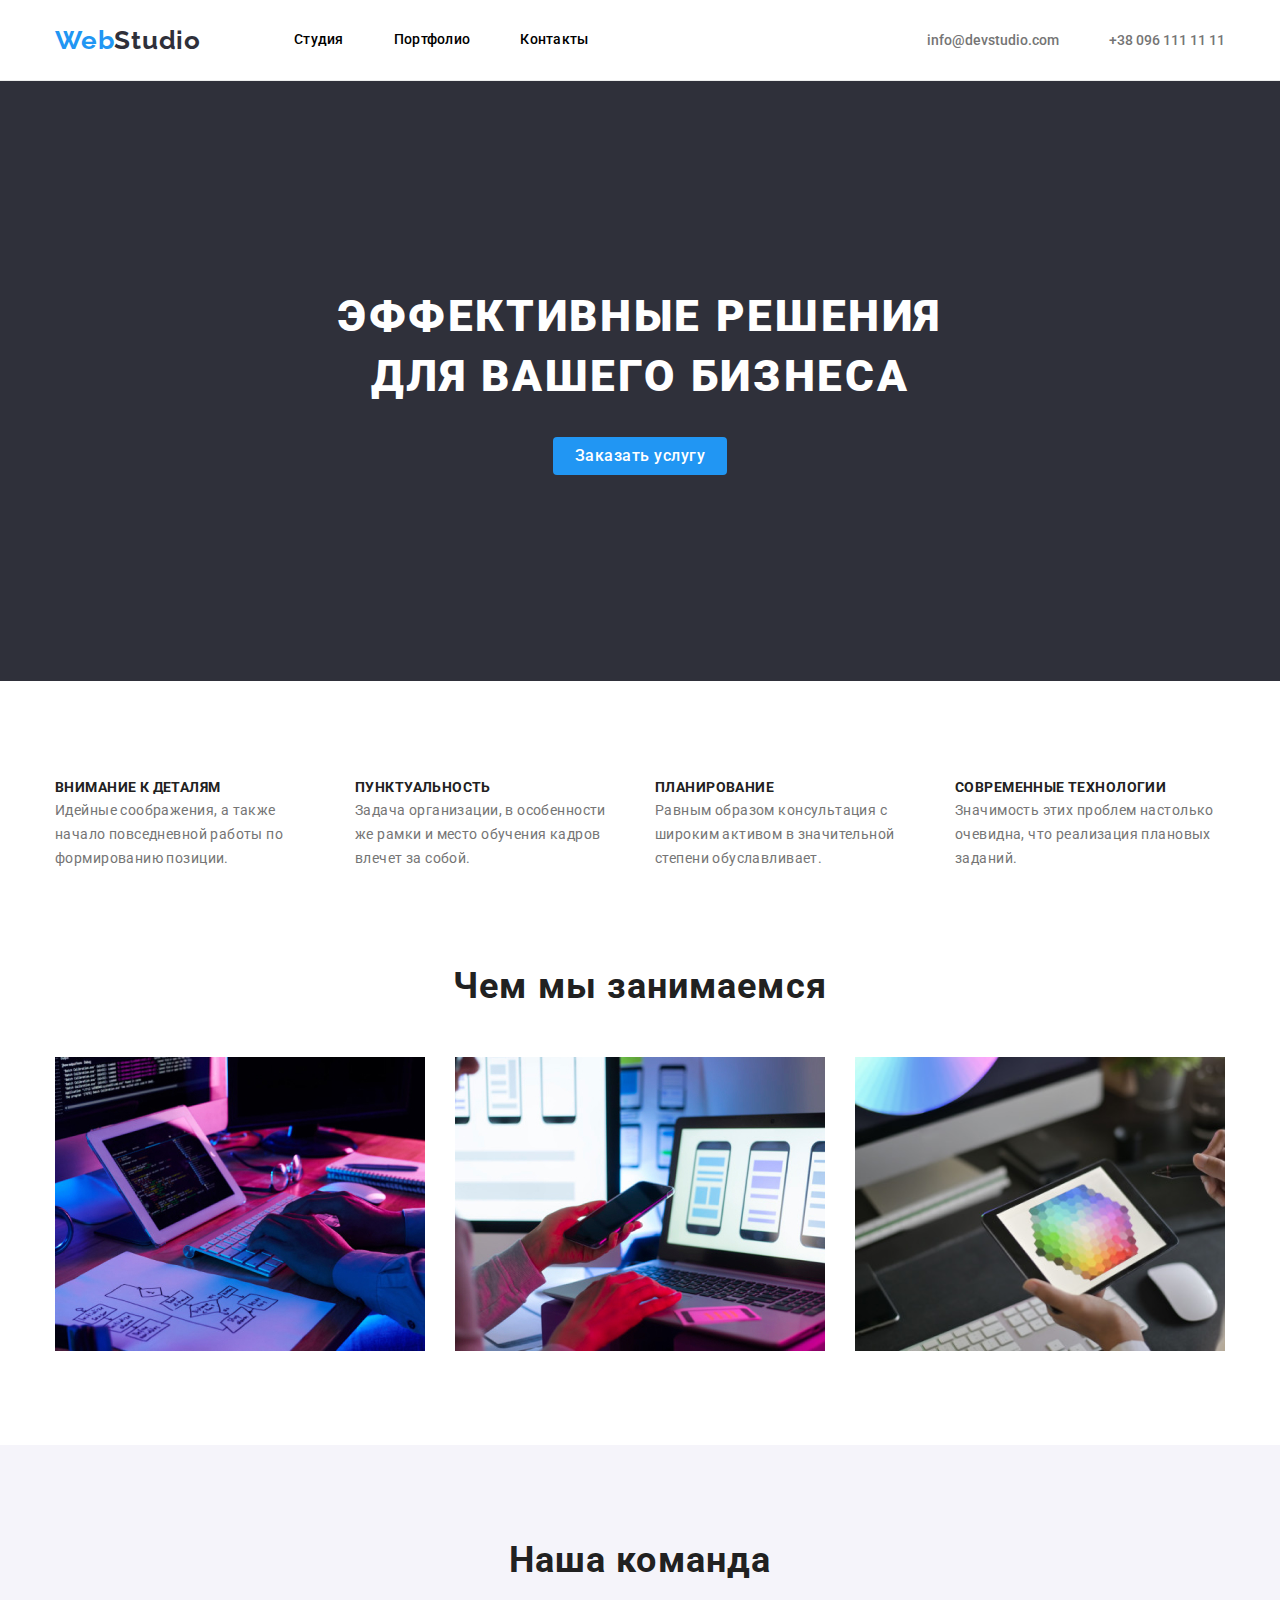
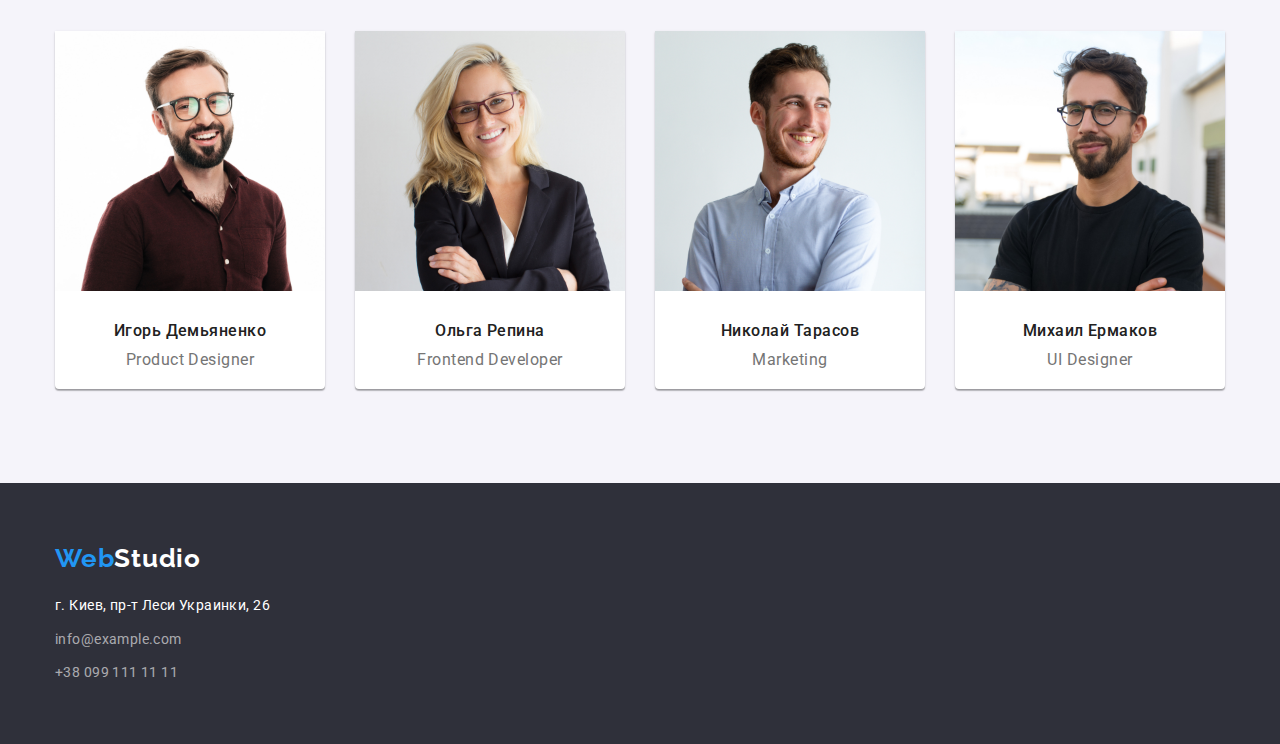
==== index.html @ d8b58060 "!" ====
<!DOCTYPE html>
<html lang="en">
<head>
    <meta charset="UTF-8">
    <meta http-equiv="X-UA-Compatible" content="IE=edge">
    <meta name="viewport" content="width=device-width, initial-scale=1.0">
    <title>Document</title>
    <link rel="preconnect" href="https://fonts.googleapis.com">
    <link rel="preconnect" href="https://fonts.gstatic.com" crossorigin>
    <link href="https://fonts.googleapis.com/css2?family=Raleway:wght@700&family=Roboto:wght@400;500;700;900&display=swap" rel="stylesheet">
    <link rel="stylesheet" href="./css/modern-normalize.css">
    <link rel="stylesheet" href="./css/styles.css">
</head>

<body>
    <!--header of the page-->
    <header class="header">
        <div class="container main-nav">
            <nav class="main-nav">
                <a href="./index.html" lang="en" class="logo"><span class="logo-color">Web</span>Studio</a>
    
                <!--links for navigation on the page-->
                <ul class="header-list">
                    <li class="header-item"><a class="nav-link" href="./index.html">Студия</a></li>
                    <li class="header-item"><a class="nav-link" href="./portfolio.html">Портфолио</a></li>
                    <li class="header-item"><a class="nav-link" href="">Контакты</a></li>
                </ul>
            </nav>
            <!--contacts-->
            <ul class="contacts">
                <li class="item"><a href="mailto:info@devstudio.com" class="contacts-item">info@devstudio.com</a></li>
                <li class="item"><a href="tel:+380961111111" class="contacts-item">+38 096 111 11 11</a></li>
            </ul>
        </div>
    </header>
    <!--hero-->
    <main>
        <section class="section hero-section">
            <h1 class="hero-title">Эффективные решения для вашего бизнеса</h1>
            <button class="button button-primary" type="button">Заказать услугу</button>
        </section>
            <!--abilities of the company-->
            <section class="section ability-section">
                <div class="container">
                <!--for-simantic-->
                <h2 class="hidden-title">Способности компании</h2>
                <ul class="ability-list row-flex row-flex__four-columns">
                    <li class="ability-item column-item">
                        <h3 class="ability-title">Внимание к деталям</h3>
                        <p class="ability-text">Идейные соображения, а также начало повседневной работы по формированию позиции.</p>
                    </li>
                    <li class="ability-item column-item">
                        <h3 class="ability-title">Пунктуальность</h3>
                        <p class="ability-text">Задача организации, в особенности же рамки и место обучения кадров влечет за собой.</p>
                    </li>
                    <li class="ability-item column-item">
                        <h3 class="ability-title">Планирование</h3>
                        <p class="ability-text">Равным образом консультация с широким активом в значительной степени обуславливает.</p>
                    </li>
                    <li class="ability-item column-item">
                        <h3 class="ability-title">Современные технологии</h3>
                        <p class="ability-text">Значимость этих проблем настолько очевидна, что реализация плановых заданий.</p>
                    </li>
                </ul>
            </section>
               </div>
            <!--what company made-->
            <section class="section work-section top-spacer-null">
                <div class="container">
                <h2 class="section-title">Чем мы занимаемся</h2>
                <ul class="work-list row-flex row-flex__three-columns">
                    <li class="work-item column-item">
                        <img src="./images/box1.jpg" alt="personal computer" width="370" height="294">
                    </li>
                    <li class="work-item column-item">
                        <img src="./images/box2.jpg"  alt="smartphone" width="370" height="294">
                    </li>
                    <li class="wwork-item column-item">
                        <img src="./images/box3.png"  alt="tablet" width="370" height="294">
                    </li>
                </ul>
                </div>
            </section>
        <!--members of the company-->
        <section class="section company-members">
            <div class="container">
                <h2 class="section-title">Наша команда</h2>
                <ul class="members-list row-flex row-flex__four-columns">
                    <li class="column-item">
                        <div class="members-item">
                            <img src="./images/igor-demyanenko.jpg" class="team-img" alt="igor-demyanenko" width="270" height="260">
                            <h3 class="member-name">Игорь Демьяненко</h3>
                            <p class="skill">Product Designer</p>
                        </div>  
                    </li>
                    <li class="column-item">
                        <div class="members-item">
                            <img src="./images/olga-repyna.jpg" class="team-img" alt="olga-repyna" width="270" height="260">
                            <h3 class="member-name">Ольга Репина</h3>
                            <p class="skill">Frontend Developer</p>
                        </div> 
                    </li>
                    <li class="column-item">
                        <div class="members-item">
                            <img src="./images/nikolay-tarasov.jpg" class="team-img" alt="nikolay-tarasov" width="270" height="260">
                            <h3 class="member-name">Николай Тарасов</h3>
                            <p class="skill">Marketing</p>
                        </div>  
                    </li>
                    <li class="column-item">
                        <div class="members-item">
                            <img src="./images/michael-ermakov.jpg" class="team-img" alt="michael-ermakov" width="270" height="260">
                            <h3 class="member-name">Михаил Ермаков</h3>
                            <p class="skill">UI Designer</p>
                        </div>
                    </li>
                </ul>
            </div>
        </section>
    </main>
    <!--footer of the page-->
    <footer class="footer">
        <div class="container">
            <a href="./index.html" lang="en" class="logo-footer"><span class="logo-color">Web</span>Studio</a>
            <address class="adress">
                <p >г. Киев, пр-т Леси Украинки, 26</p>
                <ul class="contacts-footer list">
                    <li class="item"><a href="mailto:info@example.com" class="contacts-link">info@example.com</a></li>
                    <li class="item"><a href="tel:+380991111111" class="contacts-link">+38 099 111 11 11</a></li>
                </ul>
            </address>
        </div>
    </footer>
</body>
</html>
---- css/styles.css ----
:root {
    --main-title-color: #ffffff;
    --secondary-title-color: #212121;
    --main-text-color: #757575;
    --secondary-text-color: #ffffff;
    --third-text-color: #000000;
    --accent-color: #2196f3;
    --main-background-color: #ffffff;
    --secondary-background-color: #f5f4fa;
    --third-background-color: #2f303a;
    --fourth-background-color: #ffffff;
  }
  
  body {
    background-color: var(--main-background-color);
    color: var(--main-text-color);
    font-family: "Raleway", sans-serif;
    font-family: "Roboto", sans-serif;
  }

/*global reset styles*/
h1, h2, h3, h5, h6 {
  margin-bottom: 0;
}

h1,
h2,
h3,
ul,
p {
  margin-top: 0;
  margin-bottom: 0;
}


ul {
  margin: 0;
  padding: 0;
  list-style: none;
}

.section {
  padding: 94px 0;

}

.section-title {
  margin-bottom: 50px;
  font-family: Roboto;
  font-style: normal;
  font-weight: bold;
  font-size: 36px;
  line-height: 42px;
  text-align: center;
  letter-spacing: 0.03em;
  color: #212121;
}

.section.top-spacer-null {
  padding-top: 0;
}

.container {
  margin: 0 auto;
  width: 1200px;
  padding: 0 15px;
}

.row-flex {
  padding: 0;
  list-style: none;
  display: flex;
  flex-direction: row;
  flex-wrap: wrap;
  margin-left: -30px;
}

.row-flex__two-columns .column-item {
  flex-basis: calc(100% / 2);
}


.row-flex__three-columns .column-item {
  flex-basis: calc(100% / 3 - 30px);
  margin-left: 30px;
}

.row-flex__four-columns .column-item {
  flex-basis: calc(100% / 4 - 30px);
  margin-left: 30px;
}


.main-nav{
  display: flex;
  align-items: center;
}


.header-list{
  display: flex;
  margin-left: 93px;
}

.header-list .item{
  margin-left: 50px;
}

.header-list .header-item:not(:last-child) {
  margin-right: 50px;
}

.header-list .nav-link{
  display: block;
  padding-top: 32px;
  padding-bottom: 32px;
  font-weight: 500;
  font-size: 14px;
  line-height: 1.14;
  letter-spacing: 0.02em;
}

.row-flex__five-columns .column-item {
  flex-basis: calc(100% / 5);
}

.row-flex__six-columns .column-item {
  flex-basis: calc(100% / 6);
}

 /*header*/
.header {
    background-color: var(--fourth-background-color);
    border-bottom: 1px solid #ececec;
  }

.logo {
    font-weight: 700;
    font-size: 26px;
    line-height: 1.19;
    letter-spacing: 0.03em;
    color: var(--third-background-color);
    font-family: "Raleway", sans-serif;
  }

  .logo-color {
    color: var(--accent-color);
  }
  
.nav-link {
    font-weight: 500;
    font-size: 14px;
    line-height: 1.14;
    letter-spacing: 0.02em;
    color: var(--third-text-color);
  }

 .nav-link:hover,
 .contacts a:hover,
 .nav-link:focus,
 .contacts a:focus {
   color: var(--accent-color);
 }

.contacts-item{
  color: #757575;
  font-weight: 500;
  font-size: 14px;
  line-height: 1.14;
  text-decoration: none;
}

.contacts {
  display: flex;
  margin-left: auto;
}

.contacts .item + .item {
  margin-left: 50px;
}

.contacts-link {
  color: #757575;
  font-size: 16px;
  line-height: 30px;
  font-weight: 500;
  font-size: 14px;
  line-height: 1.14;
  text-decoration: none
  }

a {
    text-decoration: none;
  }

li {
    list-style-type: none;
  }

.header  {
    color: var(--main-text-color);
  }

.footer  {
    display: block;
    padding-bottom: 60px;
    padding-top: 60px;
    box-sizing: border-box;
    color: var(--secondary-text-color)
  }

/*hero-section*/
.hero-section {
  background-color: var(--third-background-color);
  min-height: 600px;
  display: flex;
  flex-direction: column;
  align-items: center;
  justify-content: center;
}

.hero-title {
    font-weight: 900;
    font-size: 44px;
    line-height: 1.36;
    text-align: center;
    letter-spacing: 0.06em;
    text-transform: uppercase;
    color: var(--main-title-color);
    max-width: 696px;
    margin-bottom: 30px;
  }

.button {
    font-weight: 500;
    font-size: 16px;
    line-height: 1.62;
    text-align: center;
    letter-spacing: 0.03em;
    color: var(--secondary-title-color);
    background-color: var(--secondary-background-color);
    font-family: "Roboto", sans-serif;
    white-space: nowrap;
    padding: 6px 22px;;
    border: none;
    border-radius: 4px;
    cursor: pointer;
  }

  .button-primary {
    color: #ffffff;
    background-color: var(--accent-color);
  }

.button:focus,
.button:hover {
  color: var(--secondary-text-color);
  background-color: var(--accent-color);
  opacity: 0.8;
}

.button-list {
  display: flex;
  width: 611px;
  margin-left: auto;
  margin-right: auto;
  margin-bottom: 50px;
}

.button-list .item + .item {
  margin-left: 8px;
}


/*abilities of the company*/

.hidden-title {
  visibility: hidden;
  display: none;
}

.ability-section,
.work-section{
    background-color: var(--main-background-color);
}

.ability-title{
    font-weight: 700;
    font-size: 14px;
    line-height: 24px;
    letter-spacing: 0.03em;
    text-transform: uppercase;
    color: var(--secondary-title-color);
}

.ability-text{
    font-size: 14px;
    line-height: 1.71;
    letter-spacing: 0.03em;
    color: #757575;
}

.members-item {
  padding-bottom: 20px;
  background: #FFFFFF;
  box-shadow: 0px 1px 3px rgba(0, 0, 0, 0.12), 0px 1px 1px rgba(0, 0, 0, 0.14), 0px 2px 1px rgba(0, 0, 0, 0.2);
  border-radius: 0px 0px 4px 4px;
}


.member-name{
    margin-bottom: 10px;
    font-weight: 500;
    font-size: 16px;
    line-height: 1.19;
    text-align: center;
    letter-spacing: 0.03em;
    color: var(--secondary-title-color);
}

.skill{
    font-size: 16px;
    line-height: 1.19;
    text-align: center;
    letter-spacing: 0.03em;
    color: var(--main-text-color);
}

.company-members{
    background-color: var(--secondary-background-color);
}

/*footer*/

.footer{
    background-color: var(--third-background-color);
    color: var(--secondary-text-color);
    padding-top: 60px;
}

.adress {
  font-style: normal;
}

.adress > p {
    font-size: 14px;
    line-height: 1.71;
    letter-spacing: 0.03em;
    font-style: normal;
    color: var(--secondary-text-color);
}

.portfolio-filters{
    background-color: var(--main-background-color);
}

.works-item{
    font-style: normal;
    font-weight: bold;
    margin-bottom: 4px;
    font-weight:700;
    font-size: 18px;
    line-height: 2;
    letter-spacing: 0.06em;
    color: var(--secondary-title-color);
}

.item-text{
    font-weight: 400;
    font-size: 16px;
    line-height: 1.88;
    letter-spacing: 0.03em;
    color: var(--main-text-color);
}

.logo-footer {
  display: inline-block;
  margin-bottom: 20px;
  font-weight: 700;
  font-size: 26px;
  line-height:1.19;
  letter-spacing: 0.03em;
  font-weight: bold;
  font-style: normal;
  color: var(--secondary-text-color);
  font-family: "Raleway", sans-serif;
}
.glr-item{
  margin-bottom: 30px;
  padding: 20px 16px;
  border: 1px solid #f5f4fa;;
}

img{
  display: block;
  max-width: 100%;
  margin: 0 auto;
}

.team-img{
  margin-bottom: 30px;
  width: 270px;
  aspect-ratio: auto 270 / 260;
  height: 260px;

}

.address {
  color: var(--primary-white-color);
  font-style: normal;
  font-weight: 400;
  font-size: 14px;
  line-height: 1.71;
  letter-spacing: 0.03em;
}

.contacts-footer .item {
  margin-top: 9px;
}

.contacts-footer .contacts-link {
  color: rgba(255, 255, 255, 0.6);
}

.contacts-link{
 font-style: normal;
 font-weight: normal;
 font-size: 14px;
 line-height: 24px;
 letter-spacing: 0.03em;
}

.contacts-footer .contacts-link:hover,
.contacts-footer .contacts-link:focus {
  color: #2196f3;
}
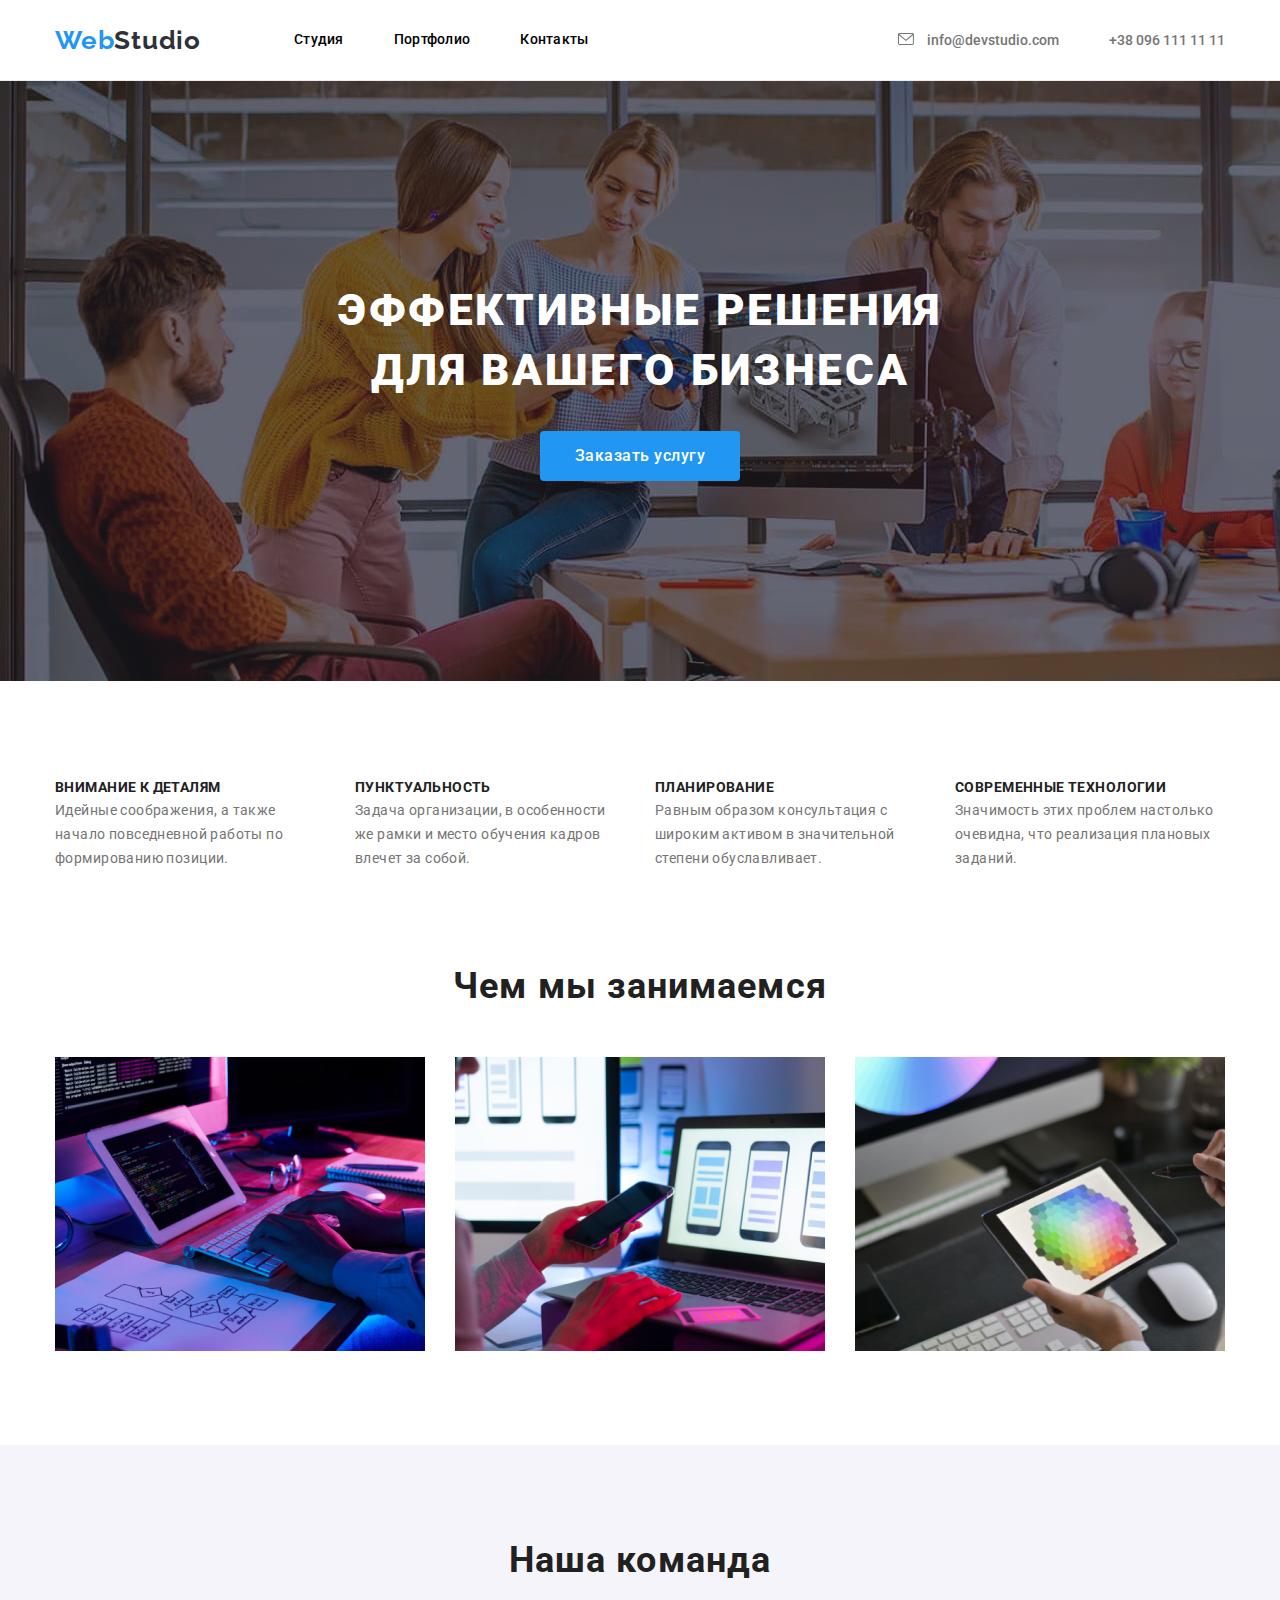
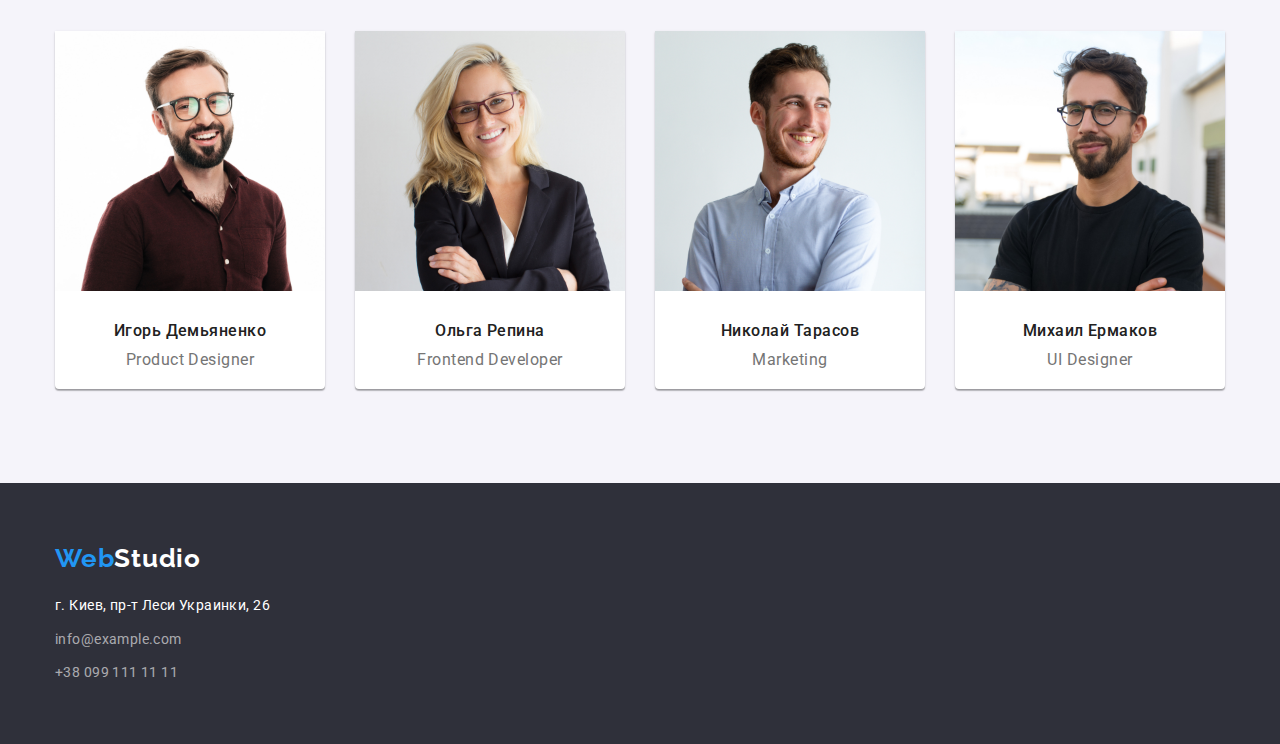
==== commit 3016705b: "fix" ====
--- a/index.html
+++ b/index.html
@@ -1,5 +1,6 @@
 <!DOCTYPE html>
 <html lang="en">
+
 <head>
     <meta charset="UTF-8">
     <meta http-equiv="X-UA-Compatible" content="IE=edge">
@@ -7,7 +8,9 @@
     <title>Document</title>
     <link rel="preconnect" href="https://fonts.googleapis.com">
     <link rel="preconnect" href="https://fonts.gstatic.com" crossorigin>
-    <link href="https://fonts.googleapis.com/css2?family=Raleway:wght@700&family=Roboto:wght@400;500;700;900&display=swap" rel="stylesheet">
+    <link
+        href="https://fonts.googleapis.com/css2?family=Raleway:wght@700&family=Roboto:wght@400;500;700;900&display=swap"
+        rel="stylesheet">
     <link rel="stylesheet" href="./css/modern-normalize.css">
     <link rel="stylesheet" href="./css/styles.css">
 </head>
@@ -18,7 +21,7 @@
         <div class="container main-nav">
             <nav class="main-nav">
                 <a href="./index.html" lang="en" class="logo"><span class="logo-color">Web</span>Studio</a>
-    
+
                 <!--links for navigation on the page-->
                 <ul class="header-list">
                     <li class="header-item"><a class="nav-link" href="./index.html">Студия</a></li>
@@ -28,7 +31,10 @@
             </nav>
             <!--contacts-->
             <ul class="contacts">
-                <li class="item"><a href="mailto:info@devstudio.com" class="contacts-item">info@devstudio.com</a></li>
+                <li class="item"><a href="mailto:info@devstudio.com" class="contacts-item">
+                        <svg class="site-contacts-icon" width="16" height="12">
+                            <use href="./images/symbol-defs.svg#icon-envelope"></use>
+                        </svg> info@devstudio.com</a></li>
                 <li class="item"><a href="tel:+380961111111" class="contacts-item">+38 096 111 11 11</a></li>
             </ul>
         </div>
@@ -39,48 +45,52 @@
             <h1 class="hero-title">Эффективные решения для вашего бизнеса</h1>
             <button class="button button-primary" type="button">Заказать услугу</button>
         </section>
-            <!--abilities of the company-->
-            <section class="section ability-section">
-                <div class="container">
+        <!--abilities of the company-->
+        <section class="section ability-section">
+            <div class="container">
                 <!--for-simantic-->
                 <h2 class="hidden-title">Способности компании</h2>
                 <ul class="ability-list row-flex row-flex__four-columns">
                     <li class="ability-item column-item">
                         <h3 class="ability-title">Внимание к деталям</h3>
-                        <p class="ability-text">Идейные соображения, а также начало повседневной работы по формированию позиции.</p>
+                        <p class="ability-text">Идейные соображения, а также начало повседневной работы по формированию
+                            позиции.</p>
                     </li>
                     <li class="ability-item column-item">
                         <h3 class="ability-title">Пунктуальность</h3>
-                        <p class="ability-text">Задача организации, в особенности же рамки и место обучения кадров влечет за собой.</p>
+                        <p class="ability-text">Задача организации, в особенности же рамки и место обучения кадров
+                            влечет за собой.</p>
                     </li>
                     <li class="ability-item column-item">
                         <h3 class="ability-title">Планирование</h3>
-                        <p class="ability-text">Равным образом консультация с широким активом в значительной степени обуславливает.</p>
+                        <p class="ability-text">Равным образом консультация с широким активом в значительной степени
+                            обуславливает.</p>
                     </li>
                     <li class="ability-item column-item">
                         <h3 class="ability-title">Современные технологии</h3>
-                        <p class="ability-text">Значимость этих проблем настолько очевидна, что реализация плановых заданий.</p>
+                        <p class="ability-text">Значимость этих проблем настолько очевидна, что реализация плановых
+                            заданий.</p>
                     </li>
                 </ul>
-            </section>
-               </div>
-            <!--what company made-->
-            <section class="section work-section top-spacer-null">
-                <div class="container">
+        </section>
+        </div>
+        <!--what company made-->
+        <section class="section work-section top-spacer-null">
+            <div class="container">
                 <h2 class="section-title">Чем мы занимаемся</h2>
                 <ul class="work-list row-flex row-flex__three-columns">
                     <li class="work-item column-item">
                         <img src="./images/box1.jpg" alt="personal computer" width="370" height="294">
                     </li>
                     <li class="work-item column-item">
-                        <img src="./images/box2.jpg"  alt="smartphone" width="370" height="294">
+                        <img src="./images/box2.jpg" alt="smartphone" width="370" height="294">
                     </li>
                     <li class="wwork-item column-item">
-                        <img src="./images/box3.png"  alt="tablet" width="370" height="294">
+                        <img src="./images/box3.png" alt="tablet" width="370" height="294">
                     </li>
                 </ul>
-                </div>
-            </section>
+            </div>
+        </section>
         <!--members of the company-->
         <section class="section company-members">
             <div class="container">
@@ -88,28 +98,32 @@
                 <ul class="members-list row-flex row-flex__four-columns">
                     <li class="column-item">
                         <div class="members-item">
-                            <img src="./images/igor-demyanenko.jpg" class="team-img" alt="igor-demyanenko" width="270" height="260">
+                            <img src="./images/igor-demyanenko.jpg" class="team-img" alt="igor-demyanenko" width="270"
+                                height="260">
                             <h3 class="member-name">Игорь Демьяненко</h3>
                             <p class="skill">Product Designer</p>
-                        </div>  
+                        </div>
                     </li>
                     <li class="column-item">
                         <div class="members-item">
-                            <img src="./images/olga-repyna.jpg" class="team-img" alt="olga-repyna" width="270" height="260">
+                            <img src="./images/olga-repyna.jpg" class="team-img" alt="olga-repyna" width="270"
+                                height="260">
                             <h3 class="member-name">Ольга Репина</h3>
                             <p class="skill">Frontend Developer</p>
-                        </div> 
+                        </div>
                     </li>
                     <li class="column-item">
                         <div class="members-item">
-                            <img src="./images/nikolay-tarasov.jpg" class="team-img" alt="nikolay-tarasov" width="270" height="260">
+                            <img src="./images/nikolay-tarasov.jpg" class="team-img" alt="nikolay-tarasov" width="270"
+                                height="260">
                             <h3 class="member-name">Николай Тарасов</h3>
                             <p class="skill">Marketing</p>
-                        </div>  
+                        </div>
                     </li>
                     <li class="column-item">
                         <div class="members-item">
-                            <img src="./images/michael-ermakov.jpg" class="team-img" alt="michael-ermakov" width="270" height="260">
+                            <img src="./images/michael-ermakov.jpg" class="team-img" alt="michael-ermakov" width="270"
+                                height="260">
                             <h3 class="member-name">Михаил Ермаков</h3>
                             <p class="skill">UI Designer</p>
                         </div>
@@ -123,7 +137,7 @@
         <div class="container">
             <a href="./index.html" lang="en" class="logo-footer"><span class="logo-color">Web</span>Studio</a>
             <address class="adress">
-                <p >г. Киев, пр-т Леси Украинки, 26</p>
+                <p>г. Киев, пр-т Леси Украинки, 26</p>
                 <ul class="contacts-footer list">
                     <li class="item"><a href="mailto:info@example.com" class="contacts-link">info@example.com</a></li>
                     <li class="item"><a href="tel:+380991111111" class="contacts-link">+38 099 111 11 11</a></li>
@@ -132,4 +146,5 @@
         </div>
     </footer>
 </body>
+
 </html>--- a/css/styles.css
+++ b/css/styles.css
@@ -212,6 +212,10 @@
 /*hero-section*/
 .hero-section {
   background-color: var(--third-background-color);
+  background-image: linear-gradient(to right, rgba(47, 48, 58, 0.4), rgba(47, 48, 58, 0.4)), url('../images/herojpg.jpg') ;
+  background-repeat: no-repeat;
+  background-size: cover;
+  background-position: 0px 0px;
   min-height: 600px;
   display: flex;
   flex-direction: column;
@@ -231,17 +235,27 @@
     margin-bottom: 30px;
   }
 
+  .site-contacts-icon {
+    margin-right: 10px;
+    fill: currentColor;
+  }
+
+  .site-contacts-item:first-child {
+    margin-right: 30px;
+  }
+
 .button {
     font-weight: 500;
     font-size: 16px;
-    line-height: 1.62;
+    line-height: 1.87;
     text-align: center;
     letter-spacing: 0.03em;
     color: var(--secondary-title-color);
     background-color: var(--secondary-background-color);
     font-family: "Roboto", sans-serif;
     white-space: nowrap;
-    padding: 6px 22px;;
+    min-width: 200px;
+    padding: 10px 32px;
     border: none;
     border-radius: 4px;
     cursor: pointer;
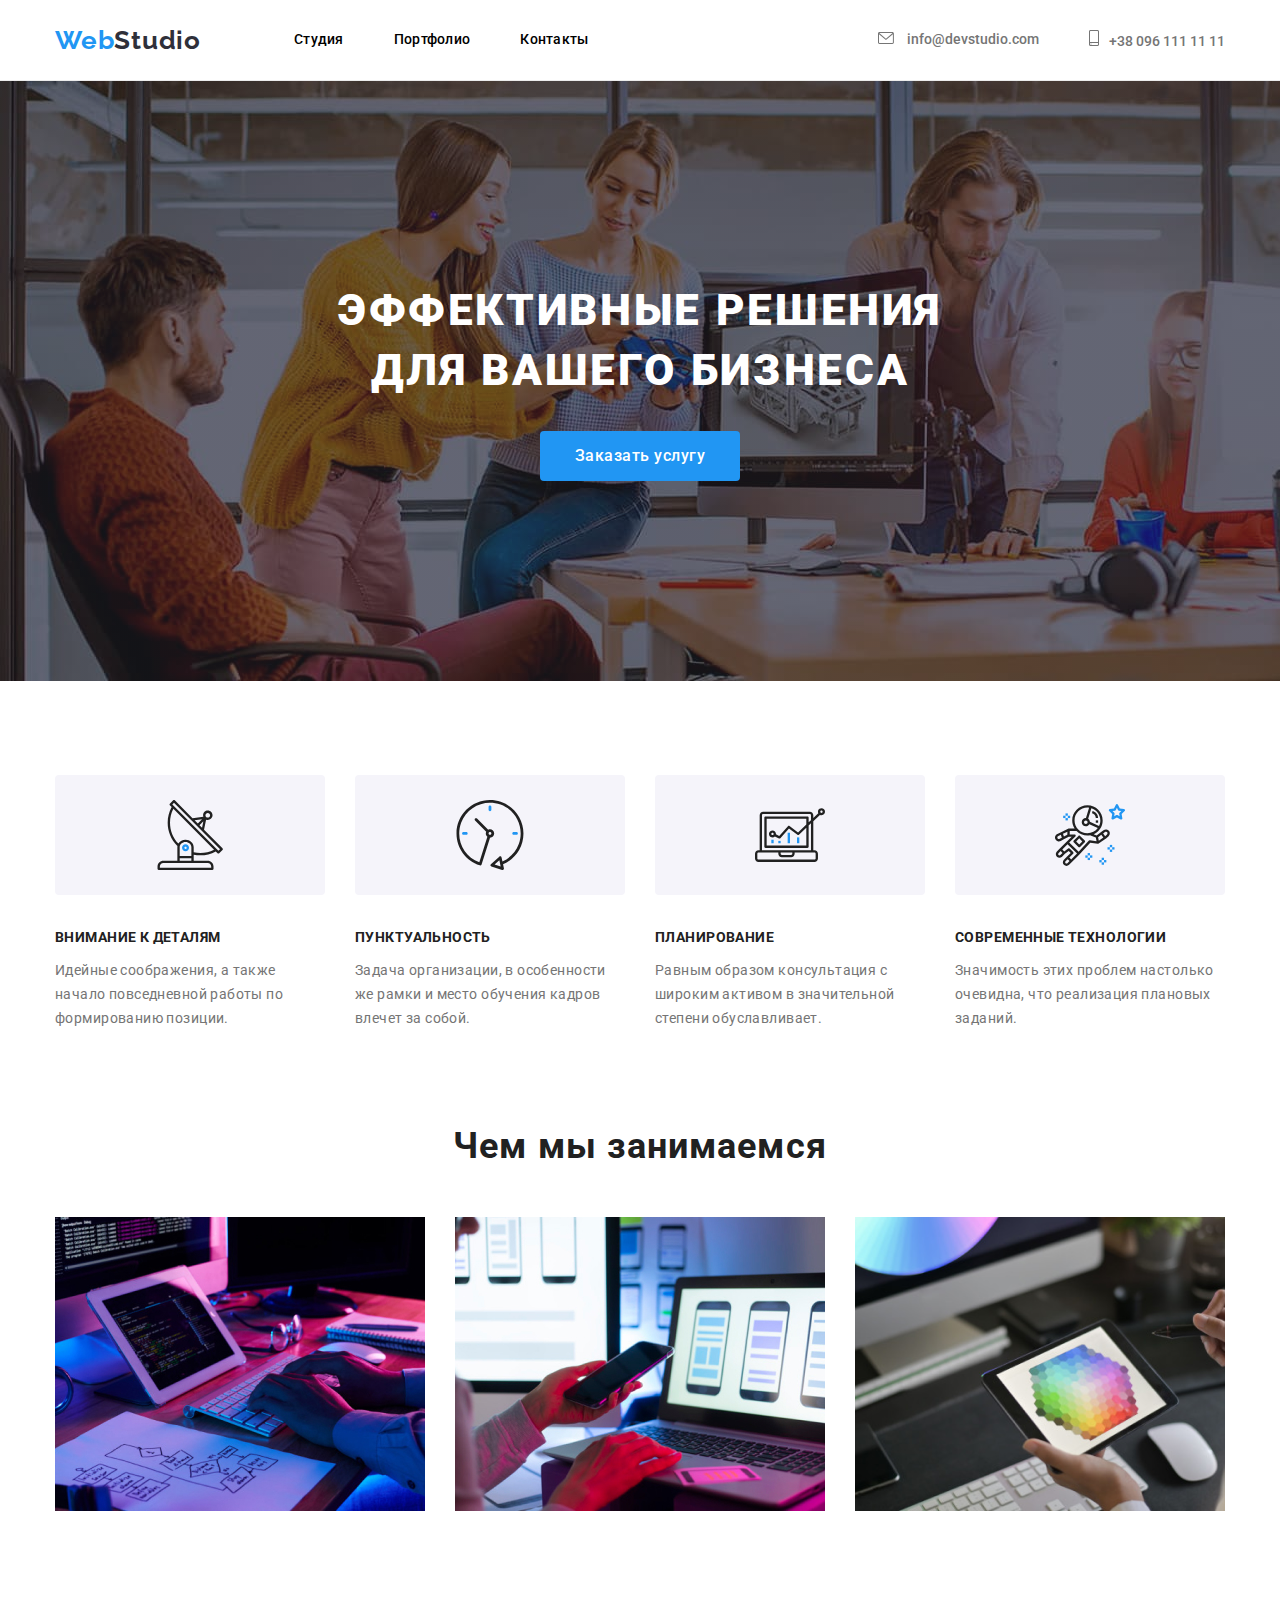
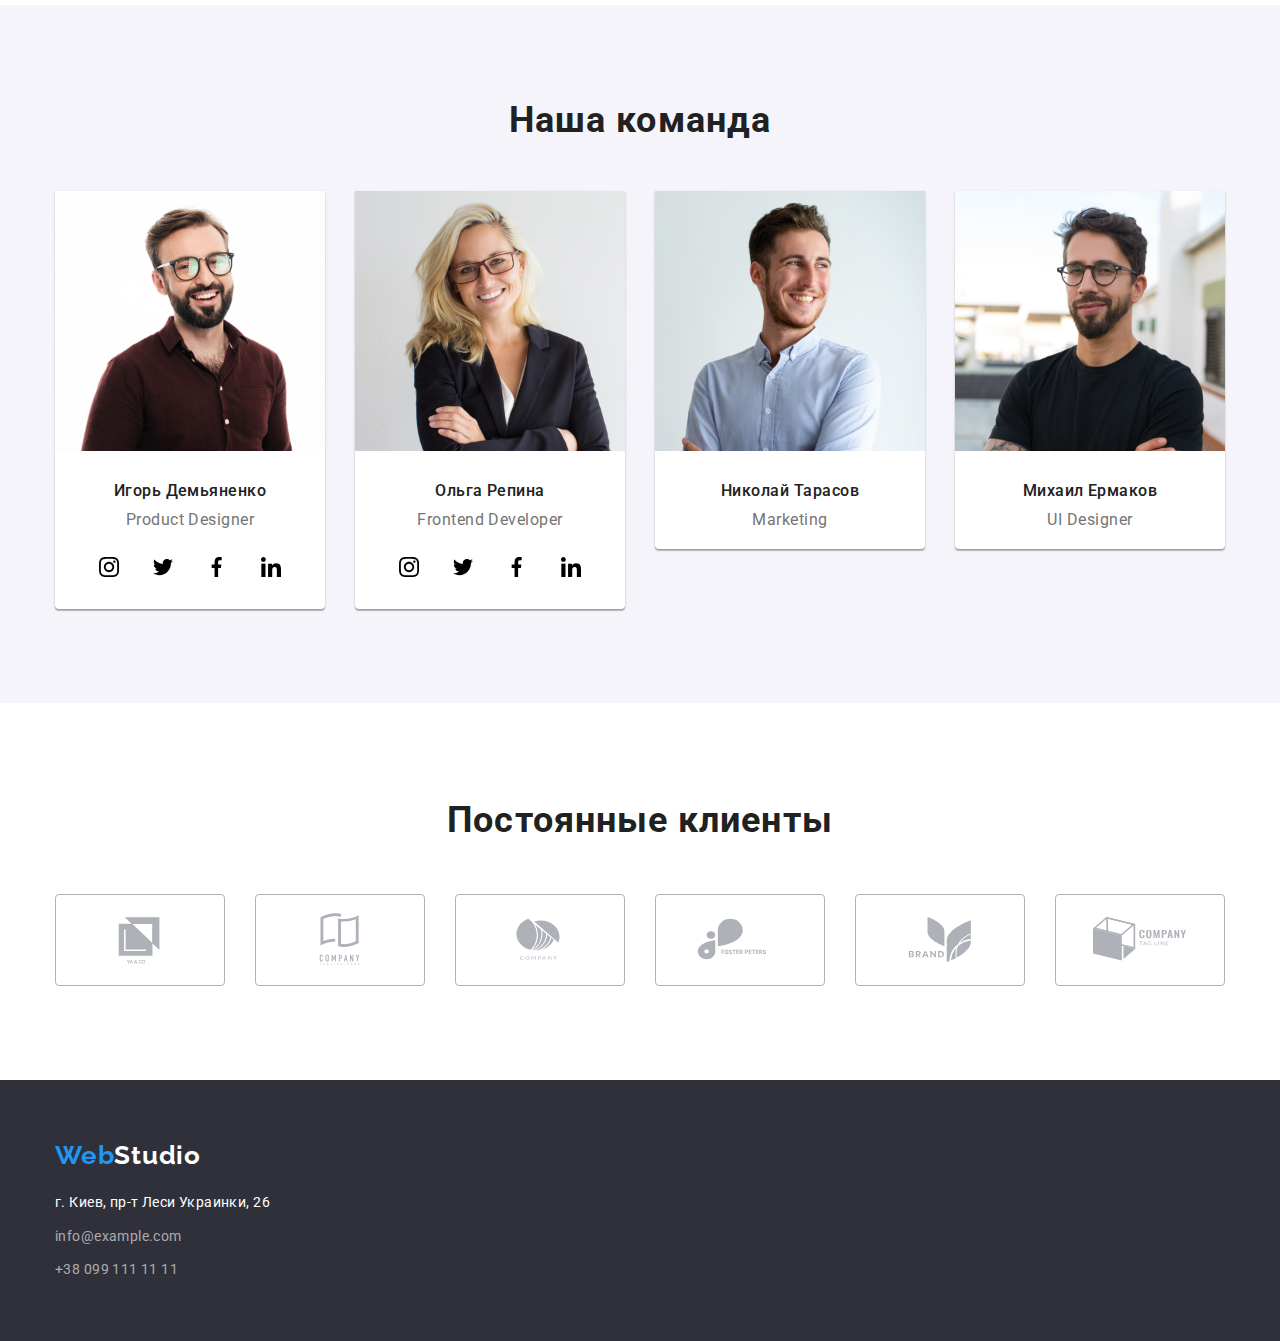
==== commit 6b63d554: "new" ====
--- a/index.html
+++ b/index.html
@@ -1,7 +1,7 @@
-<!DOCTYPE html>
-<html lang="en">
-
-<head>
+    <!DOCTYPE html>
+    <html lang="en">
+
+    <head>
     <meta charset="UTF-8">
     <meta http-equiv="X-UA-Compatible" content="IE=edge">
     <meta name="viewport" content="width=device-width, initial-scale=1.0">
@@ -13,9 +13,9 @@
         rel="stylesheet">
     <link rel="stylesheet" href="./css/modern-normalize.css">
     <link rel="stylesheet" href="./css/styles.css">
-</head>
-
-<body>
+    </head>
+
+    <body>
     <!--header of the page-->
     <header class="header">
         <div class="container main-nav">
@@ -33,9 +33,12 @@
             <ul class="contacts">
                 <li class="item"><a href="mailto:info@devstudio.com" class="contacts-item">
                         <svg class="site-contacts-icon" width="16" height="12">
-                            <use href="./images/symbol-defs.svg#icon-envelope"></use>
+                            <use href="./images/first.svg#icon-letter"></use>
                         </svg> info@devstudio.com</a></li>
-                <li class="item"><a href="tel:+380961111111" class="contacts-item">+38 096 111 11 11</a></li>
+                <li class="item"><a href="tel:+380961111111" class="contacts-item">
+                        <svg width="10" height="16" class="site-contacts-icon">
+                            <use href="./images/first.svg#icon-telephone"></use>
+                        </svg>+38 096 111 11 11</a></li>
             </ul>
         </div>
     </header>
@@ -52,21 +55,41 @@
                 <h2 class="hidden-title">Способности компании</h2>
                 <ul class="ability-list row-flex row-flex__four-columns">
                     <li class="ability-item column-item">
+                    <div class="abl-icon">
+                        <svg class="img-icon" width="70" height="70">
+                                <use href="./images/symbol-defs.svg#icon-Group"></use>
+                        </svg>
+                    </div>
                         <h3 class="ability-title">Внимание к деталям</h3>
                         <p class="ability-text">Идейные соображения, а также начало повседневной работы по формированию
                             позиции.</p>
                     </li>
                     <li class="ability-item column-item">
+                    <div class="abl-icon">
+                        <svg class="img-icon" width="70" height="70">
+                            <use href="./images/symbol-defs.svg#icon-clock"></use>
+                        </svg>
+                    </div>
                         <h3 class="ability-title">Пунктуальность</h3>
                         <p class="ability-text">Задача организации, в особенности же рамки и место обучения кадров
                             влечет за собой.</p>
                     </li>
                     <li class="ability-item column-item">
+                    <div class="abl-icon">
+                        <svg class="img-icon" width="70" height="70">
+                            <use href="./images/symbol-defs.svg#icon-diagram"></use>
+                        </svg>
+                    </div>
                         <h3 class="ability-title">Планирование</h3>
                         <p class="ability-text">Равным образом консультация с широким активом в значительной степени
                             обуславливает.</p>
                     </li>
                     <li class="ability-item column-item">
+                    <div class="abl-icon">
+                        <svg class="img-icon" width="70" height="70">
+                            <use href="./images/symbol-defs.svg#icon-astronaut"></use>
+                        </svg>
+                    </div>
                         <h3 class="ability-title">Современные технологии</h3>
                         <p class="ability-text">Значимость этих проблем настолько очевидна, что реализация плановых
                             заданий.</p>
@@ -102,6 +125,38 @@
                                 height="260">
                             <h3 class="member-name">Игорь Демьяненко</h3>
                             <p class="skill">Product Designer</p>
+                            <div class="soc-container">
+                                <ul class="social-links">
+                                    <li class="social-item">
+                                        <a href="" class="link soc-link">
+                                            <svg class="icon" width="20" height="20">
+                                                <use href="./images/symbol-defs.svg#icon-instagram"></use>
+                                            </svg>
+                                        </a>
+                                    </li>
+                                    <li class="social-item">
+                                        <a href="" class="link soc-link">
+                                            <svg class="icon" width="20" height="20">
+                                                <use href="./images/symbol-defs.svg#icon-twitter"></use>
+                                            </svg>
+                                        </a>
+                                    </li>
+                                    <li class="social-item">
+                                        <a href="" class="link soc-link">
+                                            <svg class="icon" width="20" height="20">
+                                                <use href="./images/symbol-defs.svg#icon-facebook"></use>
+                                            </svg>
+                                        </a>
+                                    </li>
+                                    <li class="social-item">
+                                        <a href="" class="link soc-link">
+                                            <svg class="icon" width="20" height="20">
+                                                <use href="./images/symbol-defs.svg#icon-linkedin"></use>
+                                            </svg>
+                                        </a>
+                                    </li>
+                                </ul>
+                            </div>
                         </div>
                     </li>
                     <li class="column-item">
@@ -110,6 +165,38 @@
                                 height="260">
                             <h3 class="member-name">Ольга Репина</h3>
                             <p class="skill">Frontend Developer</p>
+                            <div class="soc-container">
+                                <ul class="social-links">
+                                    <li class="social-item">
+                                        <a href="" class="link soc-link">
+                                            <svg class="icon" width="20" height="20">
+                                                <use href="./images/symbol-defs.svg#icon-instagram"></use>
+                                            </svg>
+                                        </a>
+                                    </li>
+                                    <li class="social-item">
+                                        <a href="" class="link soc-link">
+                                            <svg class="icon" width="20" height="20">
+                                                <use href="./images/symbol-defs.svg#icon-twitter"></use>
+                                            </svg>
+                                        </a>
+                                    </li>
+                                    <li class="social-item">
+                                        <a href="" class="link soc-link">
+                                            <svg class="icon" width="20" height="20">
+                                                <use href="./images/symbol-defs.svg#icon-facebook"></use>
+                                            </svg>
+                                        </a>
+                                    </li>
+                                    <li class="social-item">
+                                        <a href="" class="link soc-link">
+                                            <svg class="icon" width="20" height="20">
+                                                <use href="./images/symbol-defs.svg#icon-linkedin"></use>
+                                            </svg>
+                                        </a>
+                                    </li>
+                                </ul>
+                            </div>
                         </div>
                     </li>
                     <li class="column-item">
@@ -131,6 +218,57 @@
                 </ul>
             </div>
         </section>
+    <section class="section-clients">
+        <div class="container container-clients">
+            <h2 class="regular-customers">
+                Постоянные клиенты
+            </h2>
+            <ul class="clients">
+                <li class="item-client">
+                    <a href="/" class="link-client">
+                        <svg class="icon-client" width="106" height="60">
+                            <use href="./images/symbol.svg#icon-Logo-1"></use>
+                        </svg>
+                    </a>
+                </li>
+                <li class="item-client">
+                    <a href="/" class="link-client">
+                        <svg class="icon-client" width="106" height="60">
+                            <use href="./images/symbol.svg#icon-Logo-2"></use>
+                        </svg>
+                    </a>
+                </li>
+                <li class="item-client">
+                    <a href="/" class="link-client">
+                        <svg class="icon-client" width="106" height="60">
+                            <use href="./images/symbol.svg#icon-Logo-3"></use>
+                        </svg>
+                    </a>
+                </li>
+                <li class="item-client">
+                    <a href="/" class="link-client">
+                        <svg class="icon-client" width="106" height="60">
+                            <use href="./images/symbol.svg#icon-Logo-4"></use>
+                        </svg>
+                    </a>
+                </li>
+                <li class="item-client">
+                    <a href="/" class="link-client">
+                        <svg class="icon-client" width="106" height="60">
+                            <use href="./images/symbol.svg#icon-Logo-5"></use>
+                        </svg>
+                    </a>
+                </li>
+                <li class="item-client">
+                    <a href="/" class="link-client">
+                        <svg class="icon-client" width="106" height="60">
+                            <use href="./images/symbol.svg#icon-Logo-6"></use>
+                        </svg>
+                    </a>
+                </li>
+            </ul>
+        </div>
+    </section>
     </main>
     <!--footer of the page-->
     <footer class="footer">
@@ -145,6 +283,6 @@
             </address>
         </div>
     </footer>
-</body>
-
-</html>+    </body>
+
+    </html>--- a/css/styles.css
+++ b/css/styles.css
@@ -1,25 +1,30 @@
 :root {
-    --main-title-color: #ffffff;
-    --secondary-title-color: #212121;
-    --main-text-color: #757575;
-    --secondary-text-color: #ffffff;
-    --third-text-color: #000000;
-    --accent-color: #2196f3;
-    --main-background-color: #ffffff;
-    --secondary-background-color: #f5f4fa;
-    --third-background-color: #2f303a;
-    --fourth-background-color: #ffffff;
-  }
-  
-  body {
-    background-color: var(--main-background-color);
-    color: var(--main-text-color);
-    font-family: "Raleway", sans-serif;
-    font-family: "Roboto", sans-serif;
-  }
+  --main-title-color: #ffffff;
+  --secondary-title-color: #212121;
+  --main-text-color: #757575;
+  --secondary-text-color: #ffffff;
+  --third-text-color: #000000;
+  --accent-color: #2196f3;
+  --main-background-color: #ffffff;
+  --secondary-background-color: #f5f4fa;
+  --third-background-color: #2f303a;
+  --fourth-background-color: #ffffff;
+  --color-icon: #afb1b8;
+}
+
+body {
+  background-color: var(--main-background-color);
+  color: var(--main-text-color);
+  font-family: 'Raleway', sans-serif;
+  font-family: 'Roboto', sans-serif;
+}
 
 /*global reset styles*/
-h1, h2, h3, h5, h6 {
+h1,
+h2,
+h3,
+h5,
+h6 {
   margin-bottom: 0;
 }
 
@@ -32,7 +37,6 @@
   margin-bottom: 0;
 }
 
-
 ul {
   margin: 0;
   padding: 0;
@@ -41,7 +45,6 @@
 
 .section {
   padding: 94px 0;
-
 }
 
 .section-title {
@@ -79,7 +82,6 @@
   flex-basis: calc(100% / 2);
 }
 
-
 .row-flex__three-columns .column-item {
   flex-basis: calc(100% / 3 - 30px);
   margin-left: 30px;
@@ -90,19 +92,17 @@
   margin-left: 30px;
 }
 
-
-.main-nav{
-  display: flex;
-  align-items: center;
-}
-
-
-.header-list{
+.main-nav {
+  display: flex;
+  align-items: center;
+}
+
+.header-list {
   display: flex;
   margin-left: 93px;
 }
 
-.header-list .item{
+.header-list .item {
   margin-left: 50px;
 }
 
@@ -110,7 +110,7 @@
   margin-right: 50px;
 }
 
-.header-list .nav-link{
+.header-list .nav-link {
   display: block;
   padding-top: 32px;
   padding-bottom: 32px;
@@ -128,41 +128,41 @@
   flex-basis: calc(100% / 6);
 }
 
- /*header*/
+/*header*/
 .header {
-    background-color: var(--fourth-background-color);
-    border-bottom: 1px solid #ececec;
-  }
+  background-color: var(--fourth-background-color);
+  border-bottom: 1px solid #ececec;
+}
 
 .logo {
-    font-weight: 700;
-    font-size: 26px;
-    line-height: 1.19;
-    letter-spacing: 0.03em;
-    color: var(--third-background-color);
-    font-family: "Raleway", sans-serif;
-  }
-
-  .logo-color {
-    color: var(--accent-color);
-  }
-  
+  font-weight: 700;
+  font-size: 26px;
+  line-height: 1.19;
+  letter-spacing: 0.03em;
+  color: var(--third-background-color);
+  font-family: 'Raleway', sans-serif;
+}
+
+.logo-color {
+  color: var(--accent-color);
+}
+
 .nav-link {
-    font-weight: 500;
-    font-size: 14px;
-    line-height: 1.14;
-    letter-spacing: 0.02em;
-    color: var(--third-text-color);
-  }
-
- .nav-link:hover,
- .contacts a:hover,
- .nav-link:focus,
- .contacts a:focus {
-   color: var(--accent-color);
- }
-
-.contacts-item{
+  font-weight: 500;
+  font-size: 14px;
+  line-height: 1.14;
+  letter-spacing: 0.02em;
+  color: var(--third-text-color);
+}
+
+.nav-link:hover,
+.contacts a:hover,
+.nav-link:focus,
+.contacts a:focus {
+  color: var(--accent-color);
+}
+
+.contacts-item {
   color: #757575;
   font-weight: 500;
   font-size: 14px;
@@ -186,33 +186,38 @@
   font-weight: 500;
   font-size: 14px;
   line-height: 1.14;
-  text-decoration: none
-  }
+  text-decoration: none;
+}
 
 a {
-    text-decoration: none;
-  }
+  text-decoration: none;
+}
 
 li {
-    list-style-type: none;
-  }
-
-.header  {
-    color: var(--main-text-color);
-  }
-
-.footer  {
-    display: block;
-    padding-bottom: 60px;
-    padding-top: 60px;
-    box-sizing: border-box;
-    color: var(--secondary-text-color)
-  }
+  list-style-type: none;
+}
+
+.header {
+  color: var(--main-text-color);
+}
+
+.footer {
+  display: block;
+  padding-bottom: 60px;
+  padding-top: 60px;
+  box-sizing: border-box;
+  color: var(--secondary-text-color);
+}
 
 /*hero-section*/
 .hero-section {
   background-color: var(--third-background-color);
-  background-image: linear-gradient(to right, rgba(47, 48, 58, 0.4), rgba(47, 48, 58, 0.4)), url('../images/herojpg.jpg') ;
+  background-image: linear-gradient(
+      to right,
+      rgba(47, 48, 58, 0.4),
+      rgba(47, 48, 58, 0.4)
+    ),
+    url('../images/herojpg.jpg');
   background-repeat: no-repeat;
   background-size: cover;
   background-position: 0px 0px;
@@ -224,47 +229,47 @@
 }
 
 .hero-title {
-    font-weight: 900;
-    font-size: 44px;
-    line-height: 1.36;
-    text-align: center;
-    letter-spacing: 0.06em;
-    text-transform: uppercase;
-    color: var(--main-title-color);
-    max-width: 696px;
-    margin-bottom: 30px;
-  }
-
-  .site-contacts-icon {
-    margin-right: 10px;
-    fill: currentColor;
-  }
-
-  .site-contacts-item:first-child {
-    margin-right: 30px;
-  }
+  font-weight: 900;
+  font-size: 44px;
+  line-height: 1.36;
+  text-align: center;
+  letter-spacing: 0.06em;
+  text-transform: uppercase;
+  color: var(--main-title-color);
+  max-width: 696px;
+  margin-bottom: 30px;
+}
+
+.site-contacts-icon {
+  margin-right: 10px;
+  fill: currentColor;
+}
+
+.site-contacts-item:first-child {
+  margin-right: 30px;
+}
 
 .button {
-    font-weight: 500;
-    font-size: 16px;
-    line-height: 1.87;
-    text-align: center;
-    letter-spacing: 0.03em;
-    color: var(--secondary-title-color);
-    background-color: var(--secondary-background-color);
-    font-family: "Roboto", sans-serif;
-    white-space: nowrap;
-    min-width: 200px;
-    padding: 10px 32px;
-    border: none;
-    border-radius: 4px;
-    cursor: pointer;
-  }
-
-  .button-primary {
-    color: #ffffff;
-    background-color: var(--accent-color);
-  }
+  font-weight: 500;
+  font-size: 16px;
+  line-height: 1.87;
+  text-align: center;
+  letter-spacing: 0.03em;
+  color: var(--secondary-title-color);
+  background-color: var(--secondary-background-color);
+  font-family: 'Roboto', sans-serif;
+  white-space: nowrap;
+  min-width: 200px;
+  padding: 10px 32px;
+  border: none;
+  border-radius: 4px;
+  cursor: pointer;
+}
+
+.button-primary {
+  color: #ffffff;
+  background-color: var(--accent-color);
+}
 
 .button:focus,
 .button:hover {
@@ -275,7 +280,6 @@
 
 .button-list {
   display: flex;
-  width: 611px;
   margin-left: auto;
   margin-right: auto;
   margin-bottom: 50px;
@@ -285,7 +289,6 @@
   margin-left: 8px;
 }
 
-
 /*abilities of the company*/
 
 .hidden-title {
@@ -294,62 +297,63 @@
 }
 
 .ability-section,
-.work-section{
-    background-color: var(--main-background-color);
-}
-
-.ability-title{
-    font-weight: 700;
-    font-size: 14px;
-    line-height: 24px;
-    letter-spacing: 0.03em;
-    text-transform: uppercase;
-    color: var(--secondary-title-color);
-}
-
-.ability-text{
-    font-size: 14px;
-    line-height: 1.71;
-    letter-spacing: 0.03em;
-    color: #757575;
+.work-section {
+  background-color: var(--main-background-color);
+}
+
+.ability-title {
+  margin-bottom: 10px;
+  font-weight: 700;
+  font-size: 14px;
+  line-height: 24px;
+  letter-spacing: 0.03em;
+  text-transform: uppercase;
+  color: var(--secondary-title-color);
+}
+
+.ability-text {
+  font-size: 14px;
+  line-height: 1.71;
+  letter-spacing: 0.03em;
+  color: #757575;
 }
 
 .members-item {
   padding-bottom: 20px;
-  background: #FFFFFF;
-  box-shadow: 0px 1px 3px rgba(0, 0, 0, 0.12), 0px 1px 1px rgba(0, 0, 0, 0.14), 0px 2px 1px rgba(0, 0, 0, 0.2);
+  background: #ffffff;
+  box-shadow: 0px 1px 3px rgba(0, 0, 0, 0.12), 0px 1px 1px rgba(0, 0, 0, 0.14),
+    0px 2px 1px rgba(0, 0, 0, 0.2);
   border-radius: 0px 0px 4px 4px;
 }
 
-
-.member-name{
-    margin-bottom: 10px;
-    font-weight: 500;
-    font-size: 16px;
-    line-height: 1.19;
-    text-align: center;
-    letter-spacing: 0.03em;
-    color: var(--secondary-title-color);
-}
-
-.skill{
-    font-size: 16px;
-    line-height: 1.19;
-    text-align: center;
-    letter-spacing: 0.03em;
-    color: var(--main-text-color);
-}
-
-.company-members{
-    background-color: var(--secondary-background-color);
+.member-name {
+  margin-bottom: 10px;
+  font-weight: 500;
+  font-size: 16px;
+  line-height: 1.19;
+  text-align: center;
+  letter-spacing: 0.03em;
+  color: var(--secondary-title-color);
+}
+
+.skill {
+  font-size: 16px;
+  line-height: 1.19;
+  text-align: center;
+  letter-spacing: 0.03em;
+  color: var(--main-text-color);
+}
+
+.company-members {
+  background-color: var(--secondary-background-color);
 }
 
 /*footer*/
 
-.footer{
-    background-color: var(--third-background-color);
-    color: var(--secondary-text-color);
-    padding-top: 60px;
+.footer {
+  background-color: var(--third-background-color);
+  color: var(--secondary-text-color);
+  padding-top: 60px;
 }
 
 .adress {
@@ -357,34 +361,34 @@
 }
 
 .adress > p {
-    font-size: 14px;
-    line-height: 1.71;
-    letter-spacing: 0.03em;
-    font-style: normal;
-    color: var(--secondary-text-color);
-}
-
-.portfolio-filters{
-    background-color: var(--main-background-color);
-}
-
-.works-item{
-    font-style: normal;
-    font-weight: bold;
-    margin-bottom: 4px;
-    font-weight:700;
-    font-size: 18px;
-    line-height: 2;
-    letter-spacing: 0.06em;
-    color: var(--secondary-title-color);
-}
-
-.item-text{
-    font-weight: 400;
-    font-size: 16px;
-    line-height: 1.88;
-    letter-spacing: 0.03em;
-    color: var(--main-text-color);
+  font-size: 14px;
+  line-height: 1.71;
+  letter-spacing: 0.03em;
+  font-style: normal;
+  color: var(--secondary-text-color);
+}
+
+.portfolio-filters {
+  background-color: var(--main-background-color);
+}
+
+.works-item {
+  font-style: normal;
+  font-weight: bold;
+  margin-bottom: 4px;
+  font-weight: 700;
+  font-size: 18px;
+  line-height: 2;
+  letter-spacing: 0.06em;
+  color: var(--secondary-title-color);
+}
+
+.item-text {
+  font-weight: 400;
+  font-size: 16px;
+  line-height: 1.88;
+  letter-spacing: 0.03em;
+  color: var(--main-text-color);
 }
 
 .logo-footer {
@@ -392,31 +396,30 @@
   margin-bottom: 20px;
   font-weight: 700;
   font-size: 26px;
-  line-height:1.19;
+  line-height: 1.19;
   letter-spacing: 0.03em;
   font-weight: bold;
   font-style: normal;
   color: var(--secondary-text-color);
-  font-family: "Raleway", sans-serif;
-}
-.glr-item{
+  font-family: 'Raleway', sans-serif;
+}
+.glr-item {
   margin-bottom: 30px;
   padding: 20px 16px;
-  border: 1px solid #f5f4fa;;
-}
-
-img{
+  border: 1px solid #f5f4fa;
+}
+
+img {
   display: block;
   max-width: 100%;
   margin: 0 auto;
 }
 
-.team-img{
+.team-img {
   margin-bottom: 30px;
   width: 270px;
   aspect-ratio: auto 270 / 260;
   height: 260px;
-
 }
 
 .address {
@@ -436,15 +439,148 @@
   color: rgba(255, 255, 255, 0.6);
 }
 
-.contacts-link{
- font-style: normal;
- font-weight: normal;
- font-size: 14px;
- line-height: 24px;
- letter-spacing: 0.03em;
+.contacts-link {
+  font-style: normal;
+  font-weight: normal;
+  font-size: 14px;
+  line-height: 24px;
+  letter-spacing: 0.03em;
 }
 
 .contacts-footer .contacts-link:hover,
 .contacts-footer .contacts-link:focus {
   color: #2196f3;
-}+}
+
+.abl-icon {
+  width: 270px;
+  height: 120px;
+  display: flex;
+  justify-content: center;
+  align-items: center;
+  margin-bottom: 30px;
+  background: #f5f4fa;
+  border-radius: 4px;
+}
+
+.img-icon {
+  text-align: center;
+  fill: var(--secondary-title-color);
+}
+
+.soc-container {
+  display: flex;
+  justify-content: center;
+  margin-top: 16px;
+}
+
+.social-links {
+  display: flex;
+  justify-content: center;
+  align-items: center;
+  height: 44px;
+  width: 206px;
+  padding-left: 0;
+  margin-bottom: 0;
+  margin-top: 0;
+  list-style: none;
+}
+
+.soc-link .link {
+  justify-content: center;
+  align-items: center;
+}
+
+.social-links .link {
+  display: flex;
+  justify-content: center;
+  align-items: center;
+  width: 44px;
+  height: 44px;
+  border-radius: 50%;
+  color: #afb1b8;
+}
+
+.social-item li + li {
+  margin-left: 10px;
+}
+
+.social-links .link:hover,
+.social-links .link:focus {
+  background-color: #afb1b8;
+}
+
+.link:focus svg,
+.link:hover svg {
+  fill: var(--accent-color);
+}
+
+.social-item:hover svg,
+.social-item:focus svg {
+  fill: var(--accent-color);
+}
+
+.soc-link:hover svg,
+.soc-link:focus svg {
+  fill: #ffffff;
+}
+
+.social-links .link:hover,
+.social-links .link:focus {
+  background-color: var(--accent-color);
+}
+
+.social-links li + li {
+  margin-left: 10px;
+}
+.section-clients {
+  margin: 94px 0;
+}
+.regular-customers {
+  font-style: normal;
+  font-weight: 700;
+  font-size: 36px;
+  line-height: 1.3;
+  text-align: center;
+  letter-spacing: 0.03em;
+  color: #212121;
+  margin-bottom: 50px;
+}
+
+.container-clients {
+  text-align: center;
+}
+
+.clients {
+  display: flex;
+  align-items: center;
+  justify-content: center;
+  padding: 0px;
+  margin: 0px;
+}
+
+.clients li + li {
+  margin-left: 30px;
+}
+
+.link-client {
+  display: flex;
+  align-items: center;
+  justify-content: center;
+  width: 170px;
+  height: 92px;
+  fill: #afb1b8;
+  border: 1px solid var(--color-icon);
+  border-radius: 4px;
+}
+
+.link-client:hover,
+.link-client:focus {
+  fill: var(--accent-color);
+  border: 1px solid var(--accent-color);
+}
+
+.link-client:hover svg,
+.link-client:focus svg {
+  fill: var(--accent-color);
+}
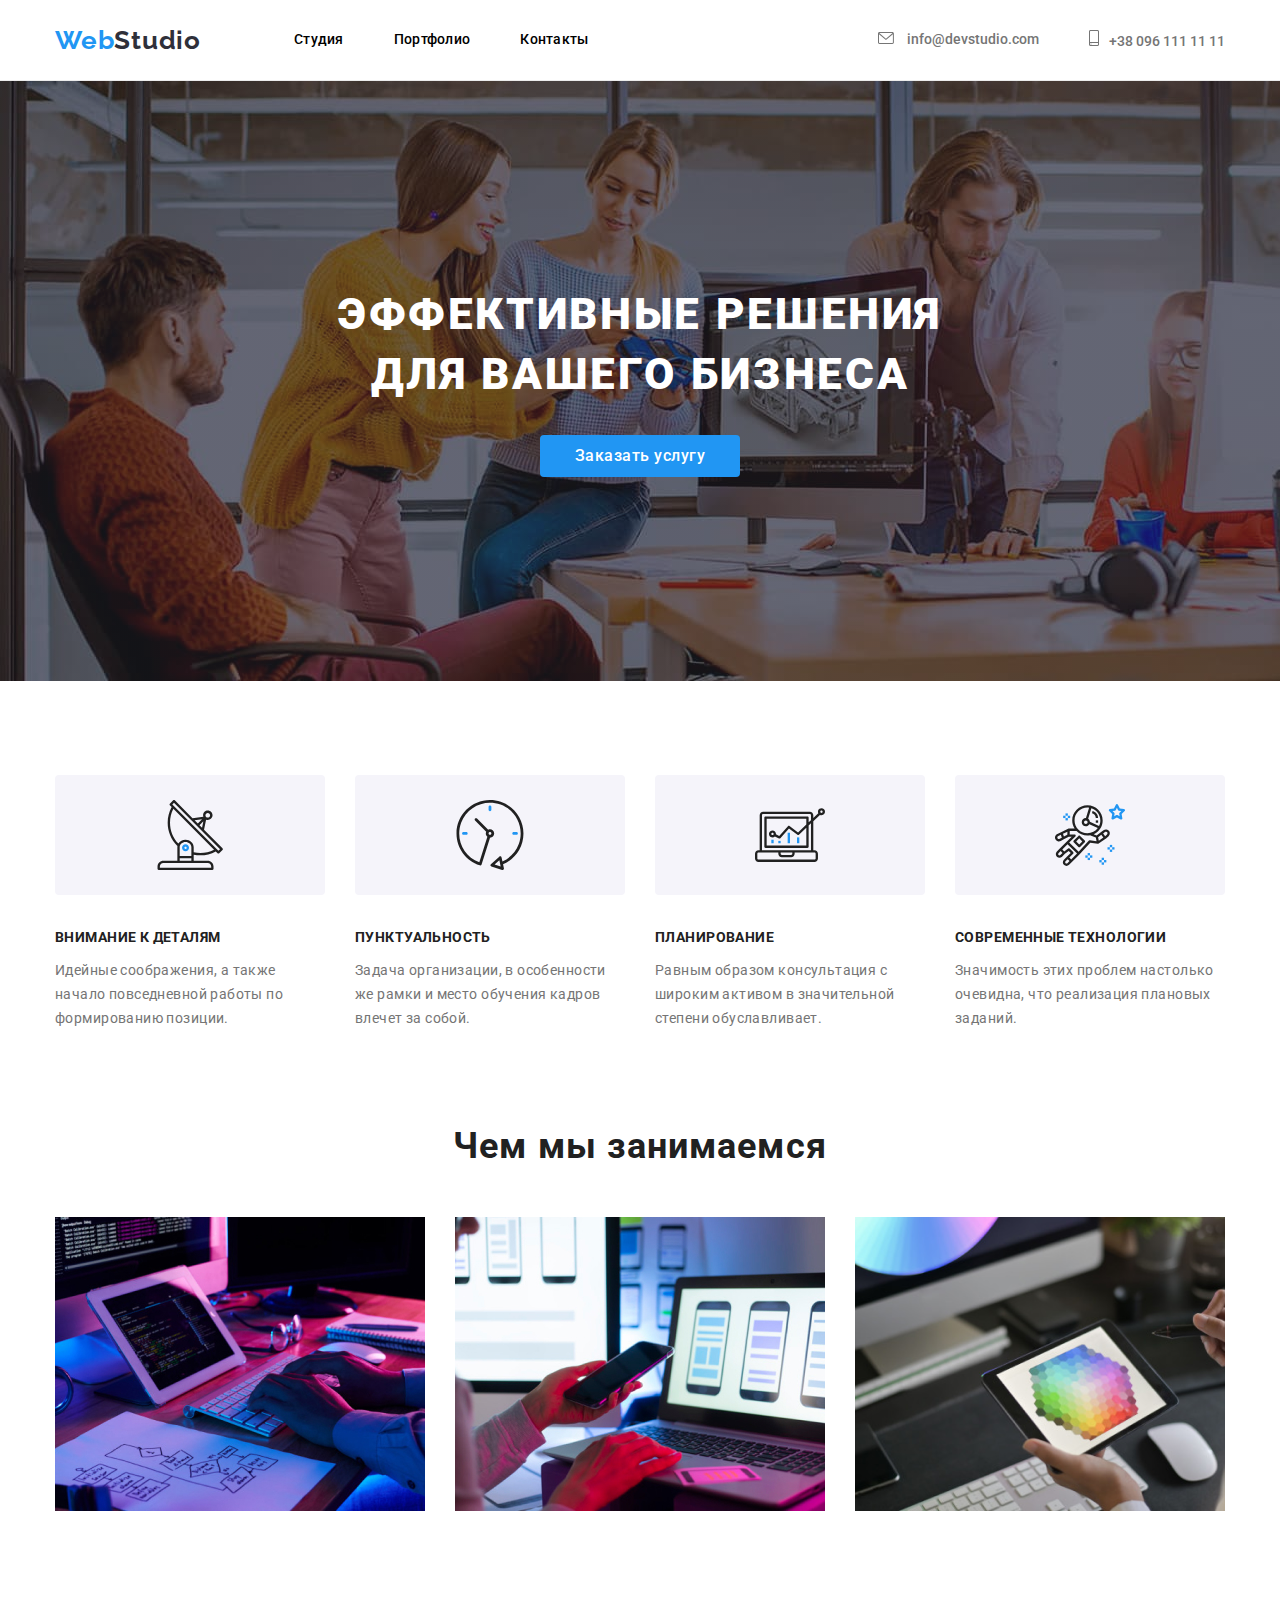
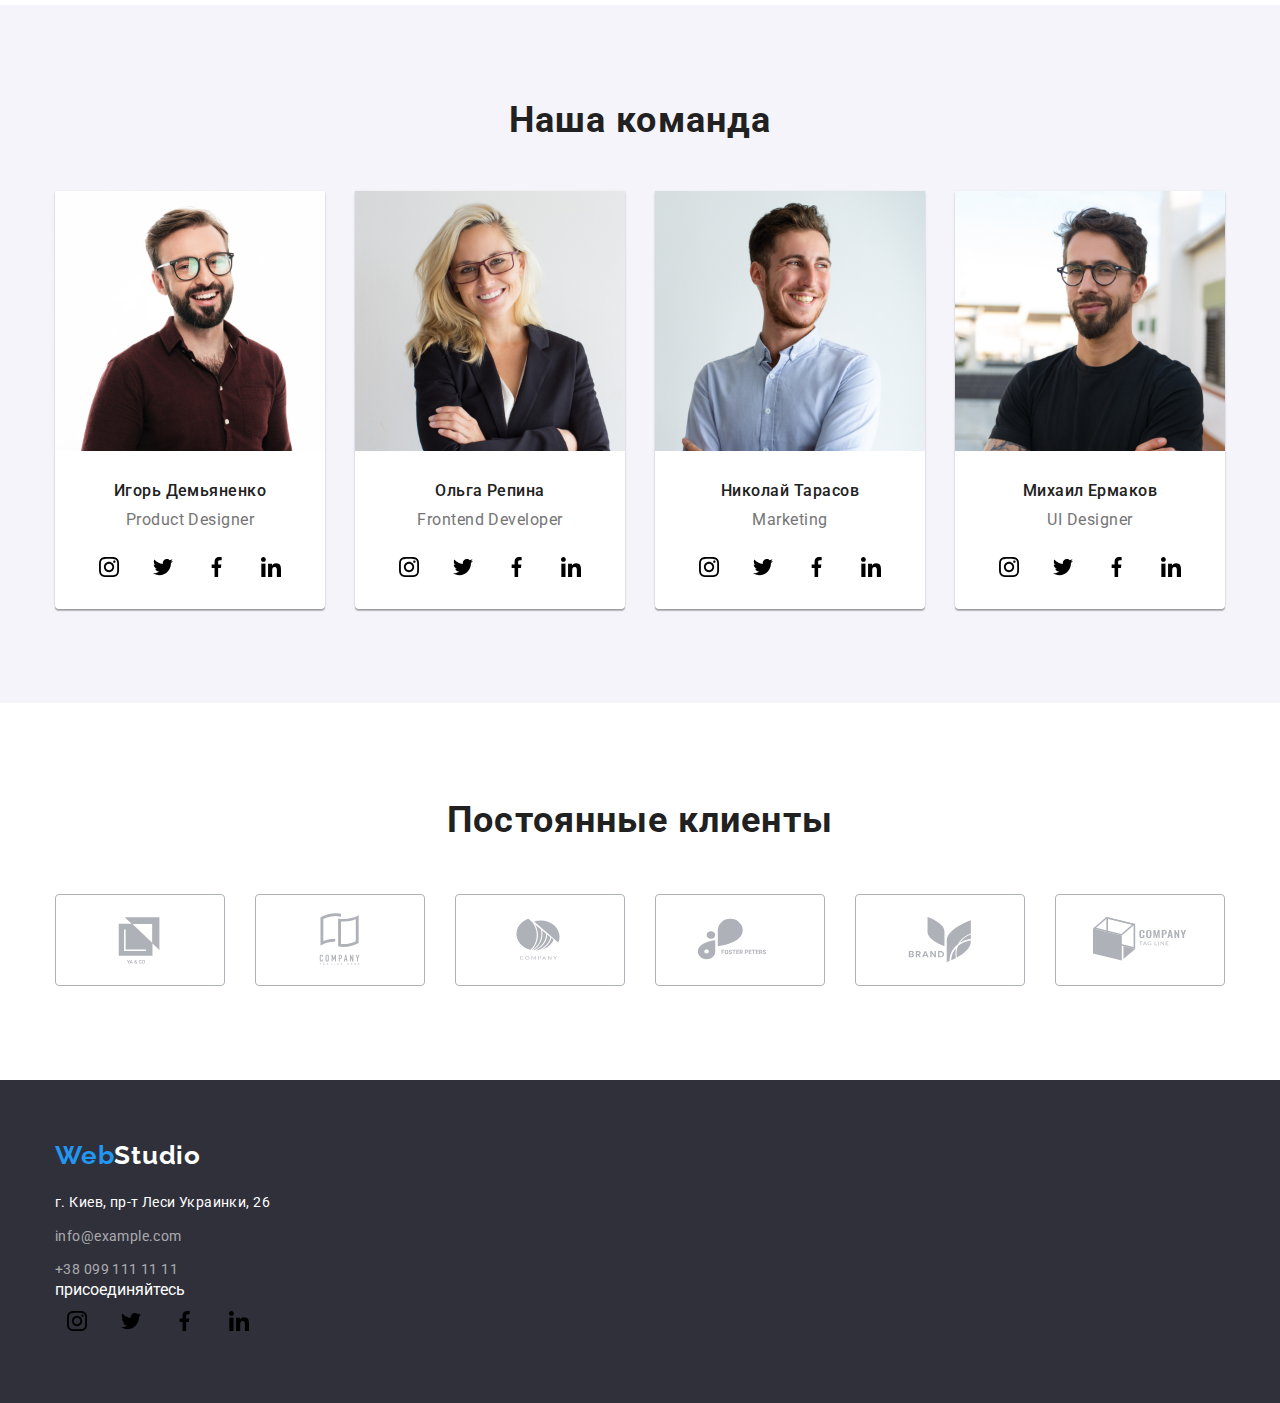
==== commit dec9aff8: "new" ====
--- a/index.html
+++ b/index.html
@@ -205,6 +205,38 @@
                                 height="260">
                             <h3 class="member-name">Николай Тарасов</h3>
                             <p class="skill">Marketing</p>
+                        <div class="soc-container">
+                            <ul class="social-links">
+                                <li class="social-item">
+                                    <a href="" class="link soc-link">
+                                        <svg class="icon" width="20" height="20">
+                                            <use href="./images/symbol-defs.svg#icon-instagram"></use>
+                                        </svg>
+                                    </a>
+                                </li>
+                                <li class="social-item">
+                                    <a href="" class="link soc-link">
+                                        <svg class="icon" width="20" height="20">
+                                            <use href="./images/symbol-defs.svg#icon-twitter"></use>
+                                        </svg>
+                                    </a>
+                                </li>
+                                <li class="social-item">
+                                    <a href="" class="link soc-link">
+                                        <svg class="icon" width="20" height="20">
+                                            <use href="./images/symbol-defs.svg#icon-facebook"></use>
+                                        </svg>
+                                    </a>
+                                </li>
+                                <li class="social-item">
+                                    <a href="" class="link soc-link">
+                                        <svg class="icon" width="20" height="20">
+                                            <use href="./images/symbol-defs.svg#icon-linkedin"></use>
+                                        </svg>
+                                    </a>
+                                </li>
+                            </ul>
+                        </div>
                         </div>
                     </li>
                     <li class="column-item">
@@ -213,6 +245,38 @@
                                 height="260">
                             <h3 class="member-name">Михаил Ермаков</h3>
                             <p class="skill">UI Designer</p>
+                        <div class="soc-container">
+                            <ul class="social-links">
+                                <li class="social-item">
+                                    <a href="" class="link soc-link">
+                                        <svg class="icon" width="20" height="20">
+                                            <use href="./images/symbol-defs.svg#icon-instagram"></use>
+                                        </svg>
+                                    </a>
+                                </li>
+                                <li class="social-item">
+                                    <a href="" class="link soc-link">
+                                        <svg class="icon" width="20" height="20">
+                                            <use href="./images/symbol-defs.svg#icon-twitter"></use>
+                                        </svg>
+                                    </a>
+                                </li>
+                                <li class="social-item">
+                                    <a href="" class="link soc-link">
+                                        <svg class="icon" width="20" height="20">
+                                            <use href="./images/symbol-defs.svg#icon-facebook"></use>
+                                        </svg>
+                                    </a>
+                                </li>
+                                <li class="social-item">
+                                    <a href="" class="link soc-link">
+                                        <svg class="icon" width="20" height="20">
+                                            <use href="./images/symbol-defs.svg#icon-linkedin"></use>
+                                        </svg>
+                                    </a>
+                                </li>
+                            </ul>
+                        </div>
                         </div>
                     </li>
                 </ul>
@@ -273,14 +337,51 @@
     <!--footer of the page-->
     <footer class="footer">
         <div class="container">
-            <a href="./index.html" lang="en" class="logo-footer"><span class="logo-color">Web</span>Studio</a>
-            <address class="adress">
-                <p>г. Киев, пр-т Леси Украинки, 26</p>
-                <ul class="contacts-footer list">
-                    <li class="item"><a href="mailto:info@example.com" class="contacts-link">info@example.com</a></li>
-                    <li class="item"><a href="tel:+380991111111" class="contacts-link">+38 099 111 11 11</a></li>
-                </ul>
-            </address>
+            <div class="container-footer">
+                <a href="./index.html" lang="en" class="logo-footer"><span class="logo-color">Web</span>Studio</a>
+                <address class="adress">
+                    <p>г. Киев, пр-т Леси Украинки, 26</p>
+                    <ul class="contacts-footer list">
+                        <li class="item"><a href="mailto:info@example.com" class="contacts-link">info@example.com</a></li>
+                        <li class="item"><a href="tel:+380991111111" class="contacts-link">+38 099 111 11 11</a></li>
+                    </ul>
+                </address>
+            </div>  
+            <div>
+                <p class="join">
+                    присоединяйтесь
+                </p>
+                    <ul class="social-links">
+                        <li class="social-item">
+                            <a href="" class="link soc-link soc-footer">
+                                <svg class="icon soc-icon" width="20" height="20">
+                                    <use href="./images/symbol-defs.svg#icon-instagram"></use>
+                                </svg>
+                            </a>
+                        </li>
+                        <li>
+                            <a href="" class="link soc-link soc-footer">
+                                <svg class="icon soc-icon" width="20" height="20">
+                                    <use href="./images/symbol-defs.svg#icon-twitter"></use>
+                                </svg>
+                            </a>
+                        </li>
+                        <li>
+                            <a href="" class="link soc-link soc-footer">
+                                <svg class="icon soc-icon" width="20" height="20">
+                                    <use href="./images/symbol-defs.svg#icon-facebook"></use>
+                                </svg>
+                            </a>
+                        </li>
+                        <li>
+                            <a href="" class="link  soc-link soc-footer">
+                                <svg class="icon soc-icon" width="20" height="20">
+                                    <use href="./images/symbol-defs.svg#icon-linkedin"></use>
+                                </svg>
+                            </a>
+                        </li>
+                    </ul>
+            </div>
         </div>
     </footer>
     </body>
--- a/css/styles.css
+++ b/css/styles.css
@@ -260,7 +260,7 @@
   font-family: 'Roboto', sans-serif;
   white-space: nowrap;
   min-width: 200px;
-  padding: 10px 32px;
+  padding: 6px 20px;
   border: none;
   border-radius: 4px;
   cursor: pointer;
@@ -280,6 +280,7 @@
 
 .button-list {
   display: flex;
+  justify-content: center;
   margin-left: auto;
   margin-right: auto;
   margin-bottom: 50px;
@@ -350,6 +351,9 @@
 
 /*footer*/
 
+.container-footer {
+  margin-right: 70px;
+}
 .footer {
   background-color: var(--third-background-color);
   color: var(--secondary-text-color);
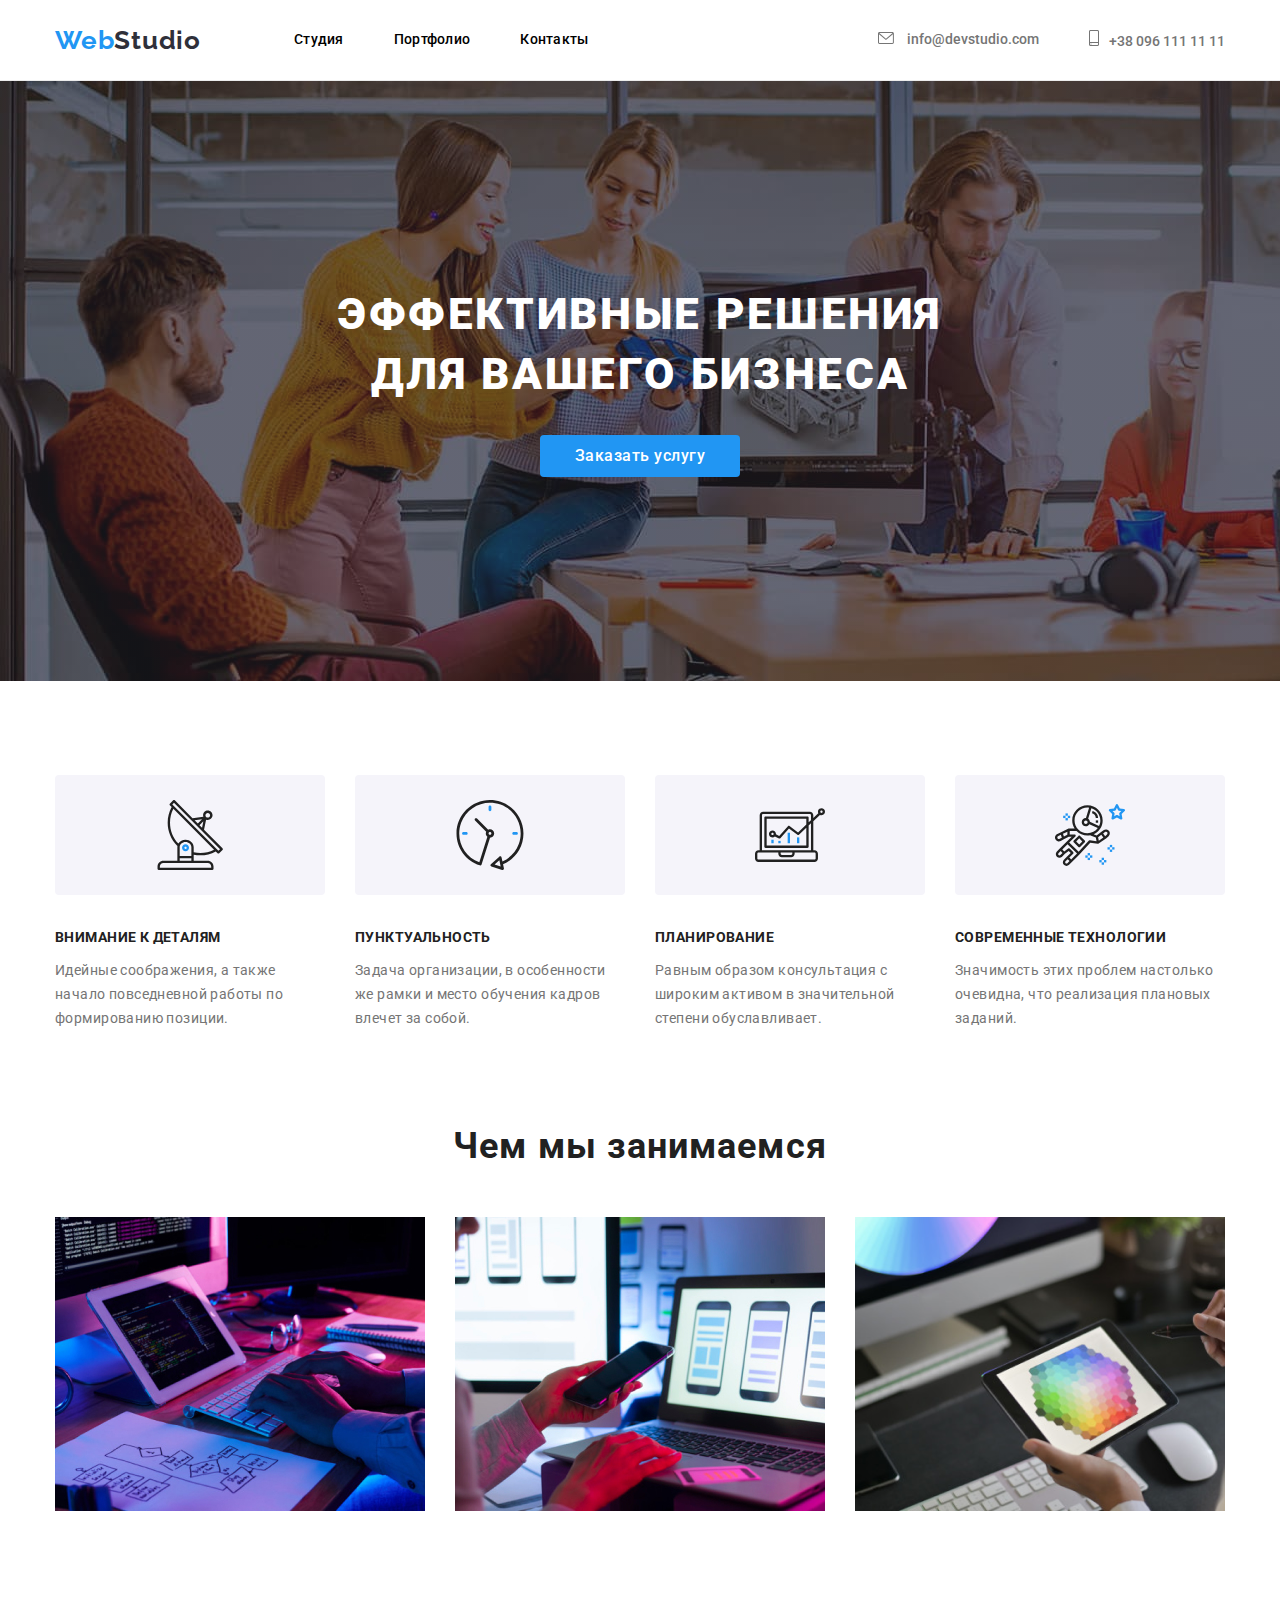
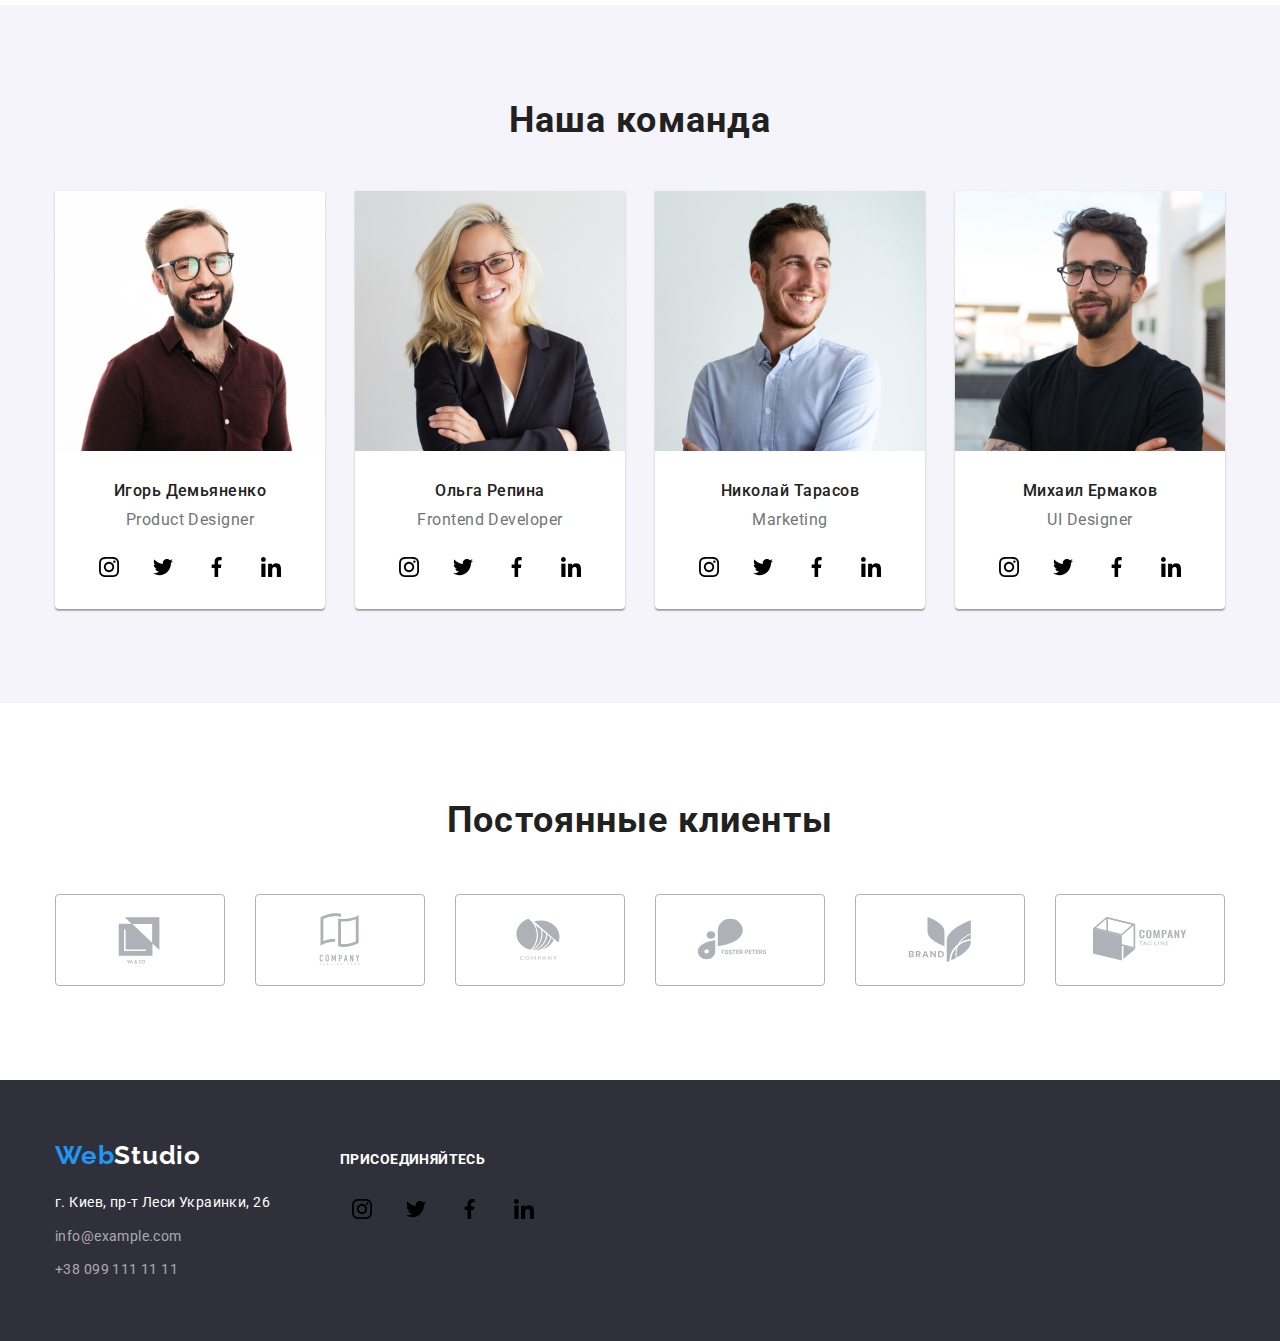
==== commit f67096c3: "new" ====
--- a/index.html
+++ b/index.html
@@ -336,7 +336,7 @@
     </main>
     <!--footer of the page-->
     <footer class="footer">
-        <div class="container">
+        <div class="container pos-foot">
             <div class="container-footer">
                 <a href="./index.html" lang="en" class="logo-footer"><span class="logo-color">Web</span>Studio</a>
                 <address class="adress">
--- a/css/styles.css
+++ b/css/styles.css
@@ -207,6 +207,11 @@
   padding-top: 60px;
   box-sizing: border-box;
   color: var(--secondary-text-color);
+}
+
+.pos-foot {
+  display: flex;
+  align-items: baseline;
 }
 
 /*hero-section*/
@@ -488,6 +493,7 @@
   margin-bottom: 0;
   margin-top: 0;
   list-style: none;
+  color: #afb1b8;
 }
 
 .soc-link .link {
@@ -588,3 +594,25 @@
 .link-client:focus svg {
   fill: var(--accent-color);
 }
+
+.footer-sections {
+  background-color: #2f303a;
+  padding: 60px 0px;
+  color: var(--fon-color);
+}
+
+.container-footer {
+  margin-right: 70px;
+}
+
+.join {
+  font-weight: 700;
+  font-size: 14px;
+  line-height: 1.18;
+  letter-spacing: 0.03em;
+  text-transform: uppercase;
+
+  color: #ffffff;
+
+  margin-bottom: 20px;
+}
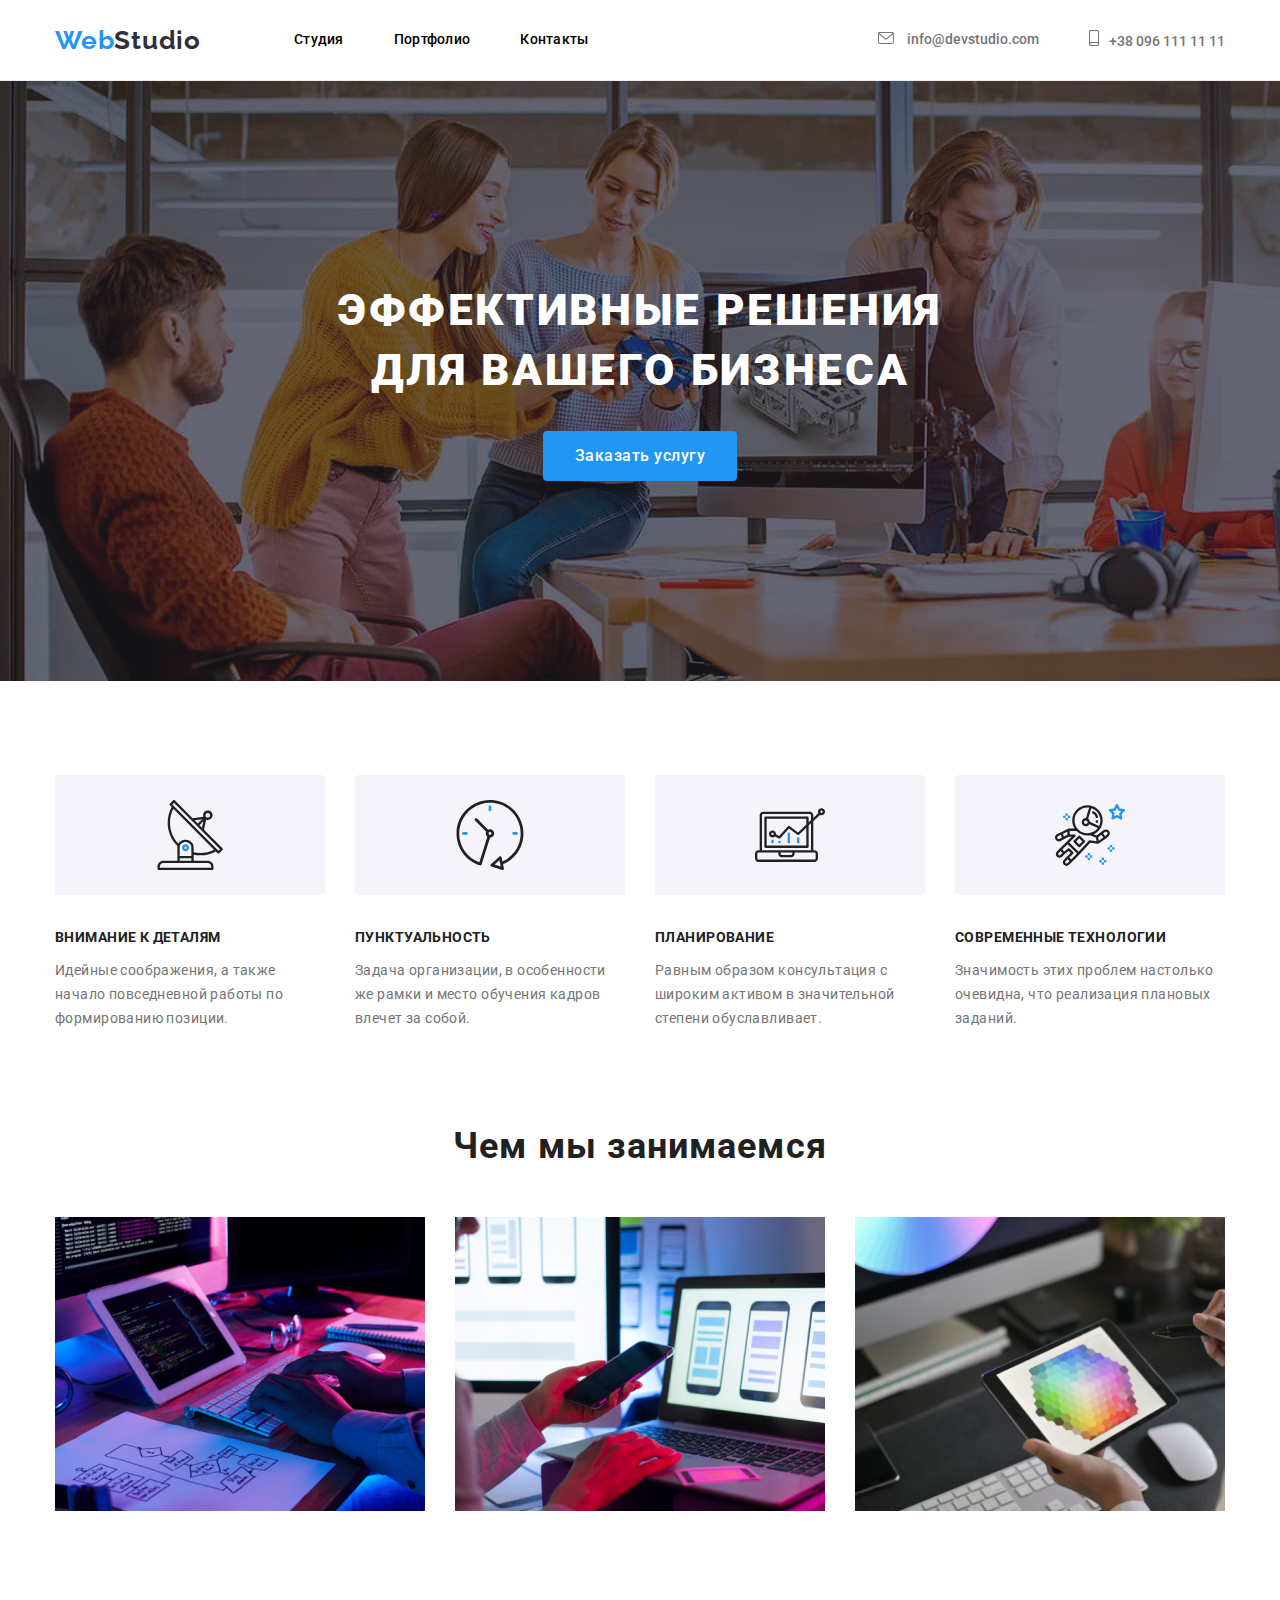
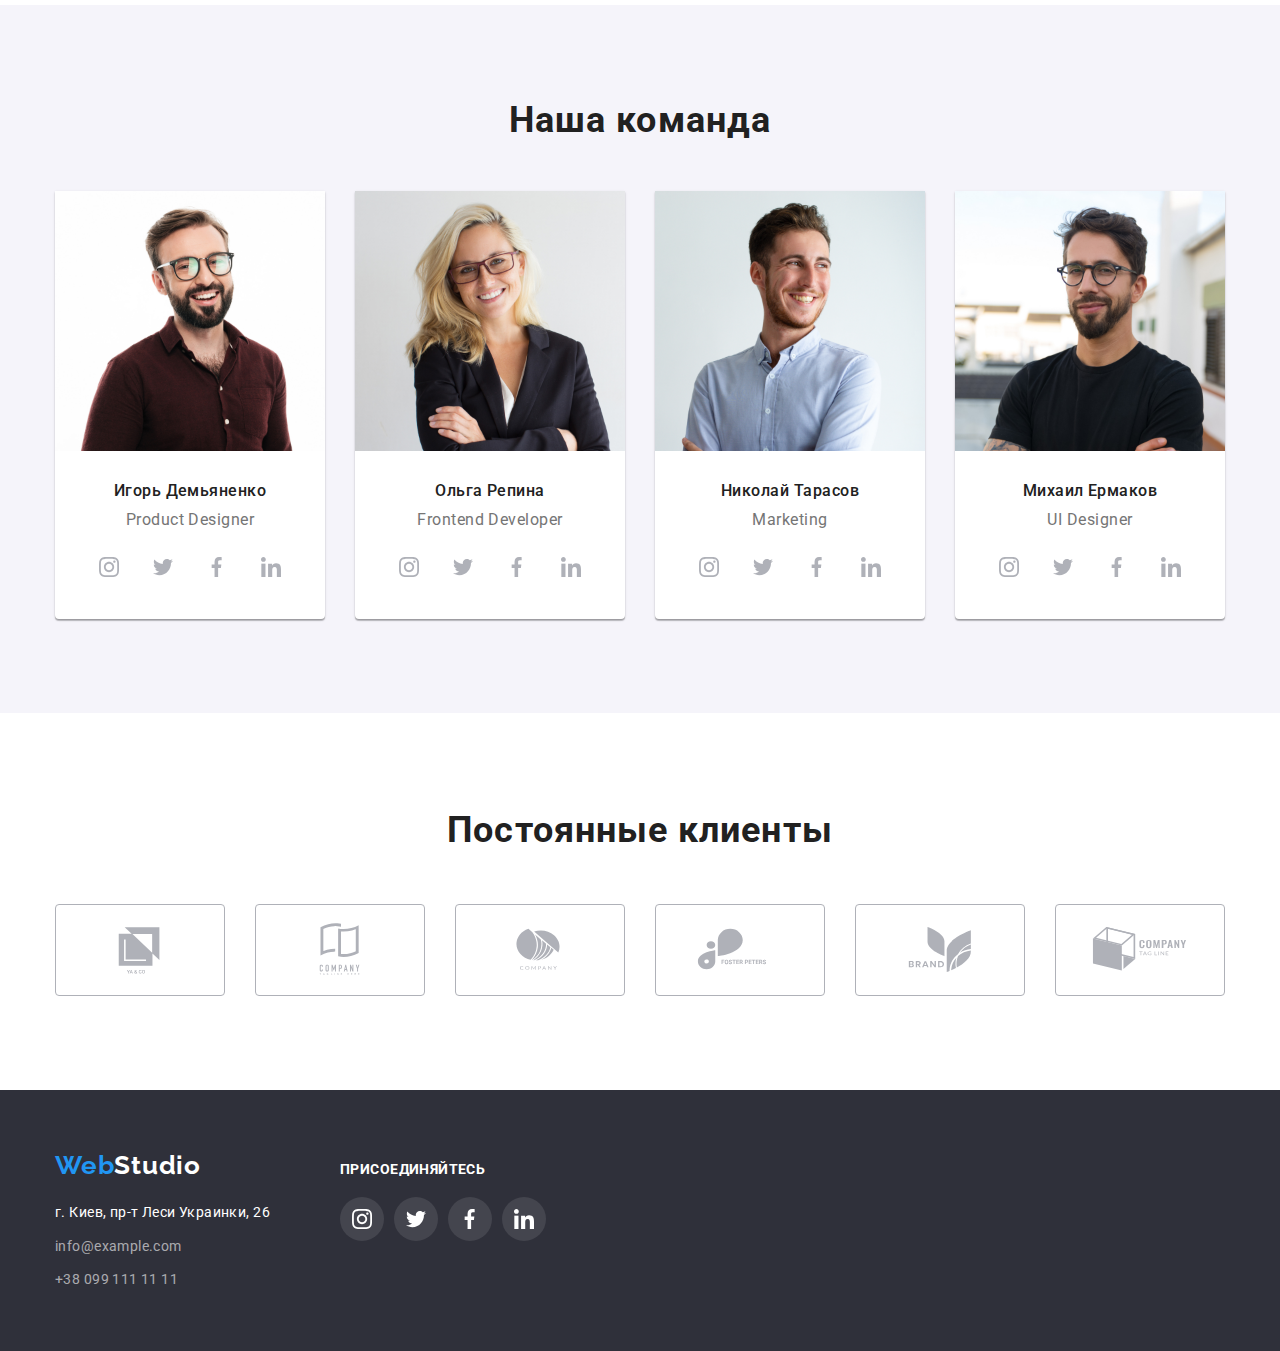
==== commit 5ab3067c: "fixed footer" ====
--- a/index.html
+++ b/index.html
@@ -95,8 +95,8 @@
                             заданий.</p>
                     </li>
                 </ul>
+            </div>
         </section>
-        </div>
         <!--what company made-->
         <section class="section work-section top-spacer-null">
             <div class="container">
@@ -336,8 +336,8 @@
     </main>
     <!--footer of the page-->
     <footer class="footer">
-        <div class="container pos-foot">
-            <div class="container-footer">
+        <div class="container position-foot">
+            <div class="footer-adress-column">
                 <a href="./index.html" lang="en" class="logo-footer"><span class="logo-color">Web</span>Studio</a>
                 <address class="adress">
                     <p>г. Киев, пр-т Леси Украинки, 26</p>
@@ -347,7 +347,7 @@
                     </ul>
                 </address>
             </div>  
-            <div>
+            <div class="footer-social-column">
                 <p class="join">
                     присоединяйтесь
                 </p>
--- a/css/styles.css
+++ b/css/styles.css
@@ -209,7 +209,7 @@
   color: var(--secondary-text-color);
 }
 
-.pos-foot {
+.position-foot {
   display: flex;
   align-items: baseline;
 }
@@ -254,6 +254,16 @@
   margin-right: 30px;
 }
 
+.sait-hover {
+  display: block;
+}
+
+.sait-hover:hover,
+.sait-hover:focus {
+  box-shadow: 0px 1px 1px rgba(0, 0, 0, 0.12), 0px 4px 4px rgba(0, 0, 0, 0.06),
+    1px 4px 6px rgba(0, 0, 0, 0.16);
+}
+
 .button {
   font-weight: 500;
   font-size: 16px;
@@ -264,8 +274,7 @@
   background-color: var(--secondary-background-color);
   font-family: 'Roboto', sans-serif;
   white-space: nowrap;
-  min-width: 200px;
-  padding: 6px 20px;
+  padding: 10px 32px;
   border: none;
   border-radius: 4px;
   cursor: pointer;
@@ -280,7 +289,7 @@
 .button:hover {
   color: var(--secondary-text-color);
   background-color: var(--accent-color);
-  opacity: 0.8;
+  box-shadow: 0px 3px 1px rgba(0, 0, 0, 0.1), 0px 2px 2px rgba(0, 0, 0, 0.12);
 }
 
 .button-list {
@@ -325,7 +334,7 @@
 }
 
 .members-item {
-  padding-bottom: 20px;
+  padding-bottom: 30px;
   background: #ffffff;
   box-shadow: 0px 1px 3px rgba(0, 0, 0, 0.12), 0px 1px 1px rgba(0, 0, 0, 0.14),
     0px 2px 1px rgba(0, 0, 0, 0.2);
@@ -363,6 +372,10 @@
   background-color: var(--third-background-color);
   color: var(--secondary-text-color);
   padding-top: 60px;
+}
+
+.footer .social-links .link svg {
+  fill: #ffffff;
 }
 
 .adress {
@@ -515,6 +528,10 @@
   margin-left: 10px;
 }
 
+.social-links .link svg {
+  fill: #afb1b8;
+}
+
 .social-links .link:hover,
 .social-links .link:focus {
   background-color: #afb1b8;
@@ -543,6 +560,11 @@
 .social-links li + li {
   margin-left: 10px;
 }
+
+.soc-footer {
+  background-color: rgba(255, 255, 255, 0.1);
+}
+
 .section-clients {
   margin: 94px 0;
 }
@@ -601,7 +623,7 @@
   color: var(--fon-color);
 }
 
-.container-footer {
+.footer-adress-column {
   margin-right: 70px;
 }
 
